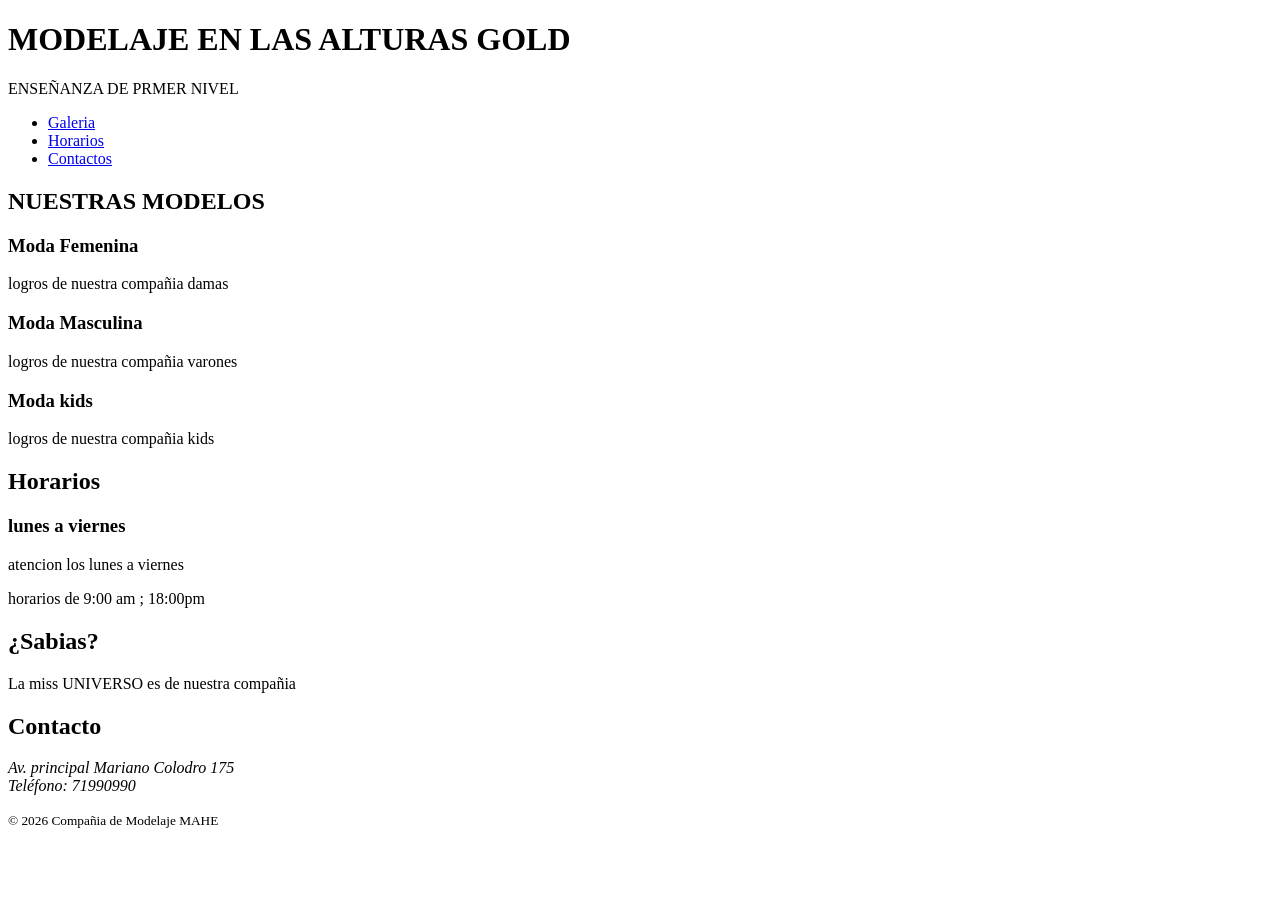
==== EJ00-TITO.html @ 0bc1f0da "primera version de mi compañia de modelaje" ====
<!DOCTYPE html>
<html lang="es">
    <head>
        <meta charset="UTF-8">
        <meta name="viewport" content="width=device-width, initial-scale=1.0">
        <meta name="description" content="tienda de ropa. siempre de alta calidad.">
        <title>COMPAÑIA DE MODELAJE MAHE</title>
    </head>
    <body>
        <header>
            <h1>MODELAJE EN LAS ALTURAS GOLD</h1>
            <p>ENSEÑANZA DE PRMER NIVEL</p>
            <nav>
                <ul>
                    <li><a href="#Galeria">Galeria</a></li>
                    <li><a href="#Horarios">Horarios</a></li>
                    <li><a href="#Contactos">Contactos</a></li>
                </ul>
            </nav>
        </header>
        <main>
            <section id="Galeria">
                <h2>NUESTRAS MODELOS</h2>
                </article>
                <article>
                    <h3>Moda Femenina</h3>
                    <p>logros de nuestra compañia damas</p>
                </article>
                <article>
                    <h3>Moda Masculina</h3>
                    <p>logros de nuestra compañia varones</p>
                    <article>
                    <h3>Moda kids</h3>
                    <p>logros de nuestra compañia kids</p>
                </article>
            </section>
            <section id="Horarios">
                <article>
                    <h2>Horarios</h2>
                    <h3>lunes a viernes</h3>
                    <p>atencion los lunes a viernes</p>
                    <p>horarios de 9:00 am ; 18:00pm</p>
                </article>
            </section>
            <aside>
                <h2>¿Sabias?</h2>
                <p>La miss UNIVERSO es de nuestra compañia</p>
            </aside>
            <footer
                id="contacto">
                <h2>Contacto</h2>
                <address>
                    Av. principal Mariano Colodro 175<br>
                    Teléfono: 71990990
                </address>
                <p><small>&copy; 2026 Compañia de Modelaje MAHE</small></p>
            </footer>
        </body>
        </html>
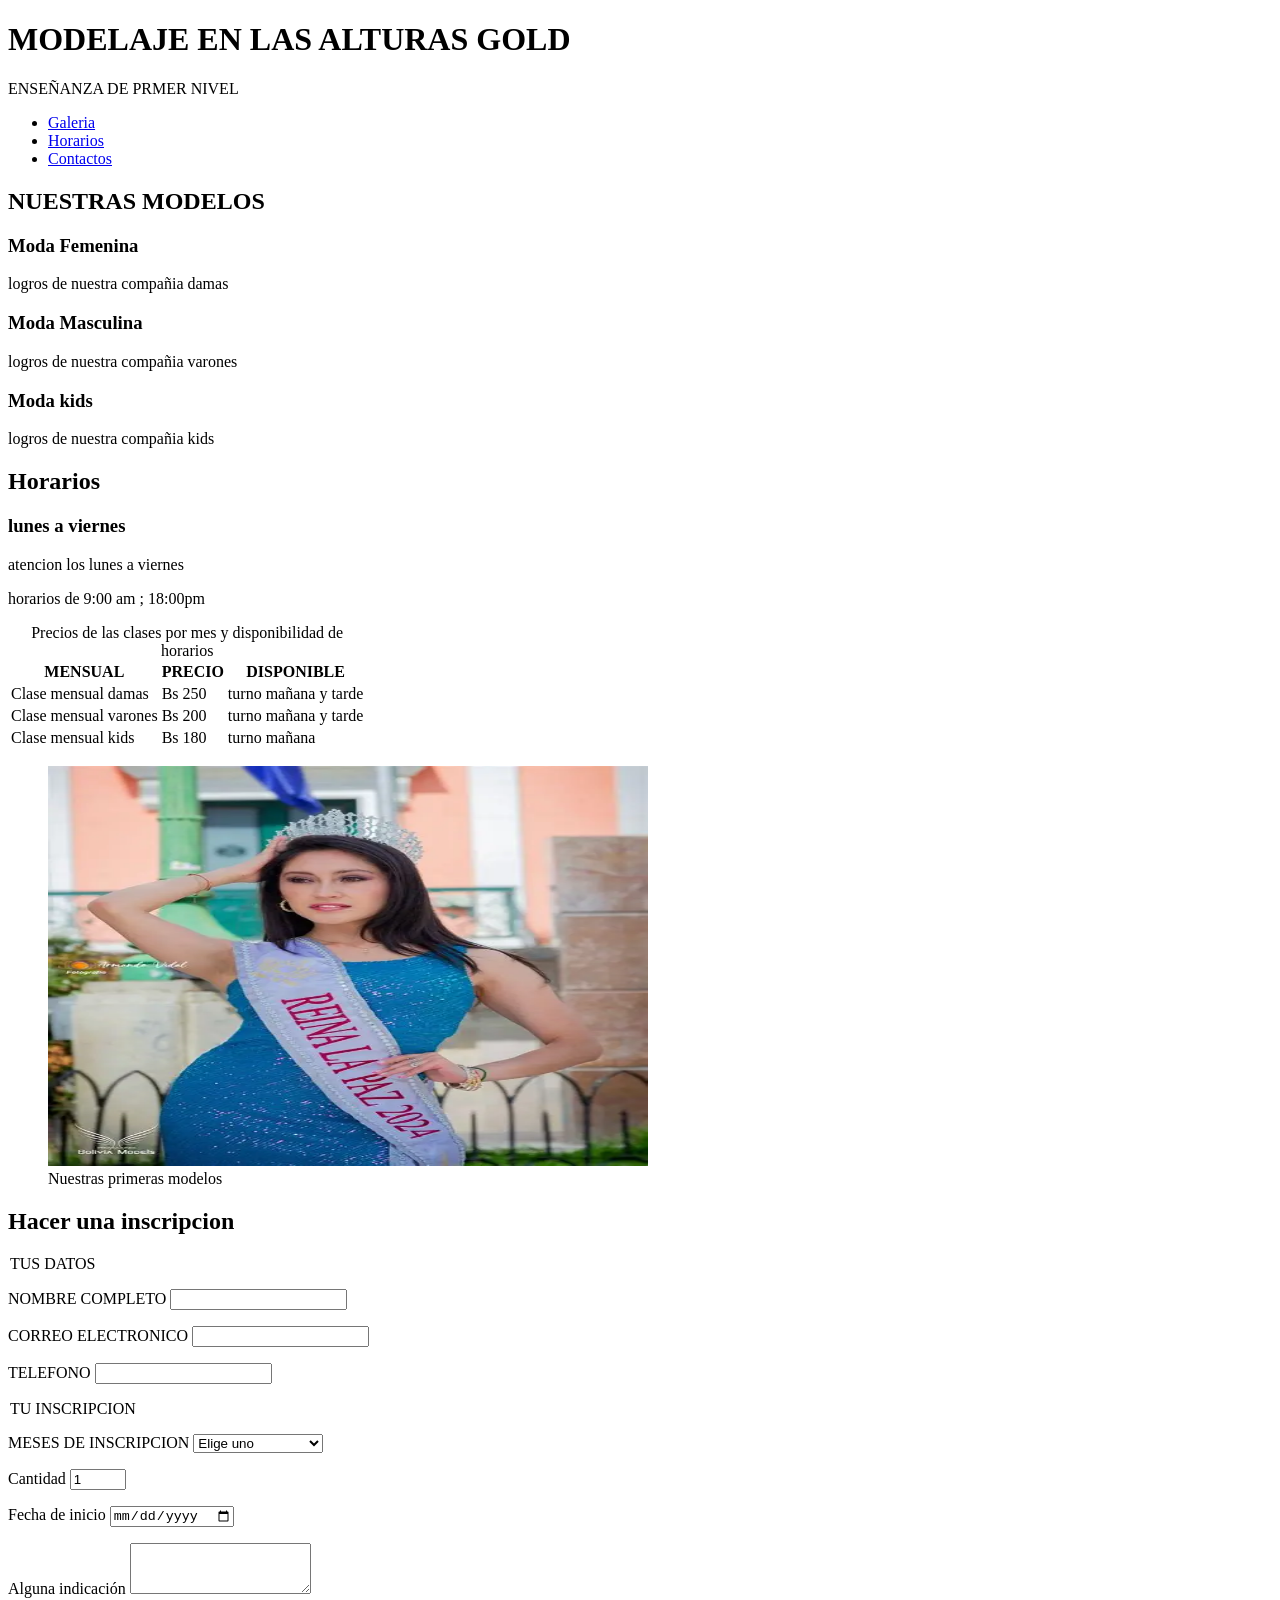
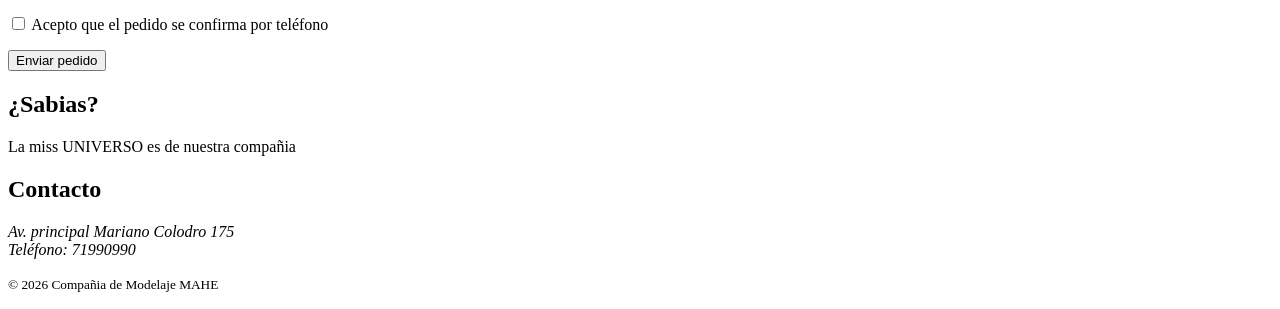
==== commit f75da6e1: "pedidos de iscripcion de la compañia" ====
--- a/EJ00-TITO.html
+++ b/EJ00-TITO.html
@@ -42,6 +42,96 @@
                     <p>horarios de 9:00 am ; 18:00pm</p>
                 </article>
             </section>
+            <table>
+                <caption>Precios de las clases por mes y disponibilidad de horarios</caption>
+                <thead>
+                    <tr>
+                        <th scope="col">MENSUAL</th>
+                        <th scope="col">PRECIO</th>
+                        <th scope="col">DISPONIBLE</th>
+                    </tr>
+                </thead>
+                <tbody>
+                    <tr><td>Clase mensual damas</td> <td>Bs 250 </td> <td>turno mañana y tarde</td></tr>
+                    <tr><td>Clase mensual varones</td> <td>Bs 200 </td> <td>turno mañana y tarde</td></tr>
+                    <tr><td>Clase mensual kids</td>  <td>Bs 180 </td> <td>turno mañana</td></tr>
+                </tbody>
+            </table>
+            <figure>
+                    <img src="model.webp "
+                        alt="MODELOS FEMENINAS DE LA AGENCIA"
+                        width="600" height="400">
+                    <figcaption>Nuestras primeras modelos</figcaption>
+                </figure>
+            </main>    
+            <section id="pedido">
+                <h2>Hacer una inscripcion</h2>
+                <form action="/inscripcion" method="post">
+                    <filidset>
+                        <legend> TUS DATOS</legend>
+                        <p>
+                            <label for="nombre">NOMBRE COMPLETO</label>
+                            <input type="text" id="nombre" name="nombre" 
+                            autocomplete="name" required>
+                        </p>
+                        <p>
+                            <label for="email">CORREO ELECTRONICO</label>
+                            <input type="email" id="email" name="email"
+                            autocomplete="email" required>
+                        </p>
+                        <p>
+                            <label for="telefono">TELEFONO</label>
+                            <input type="tel" id="telefono" name="telefono"
+                            autocomplete="tel" pattern="[0-9][7,8]"
+                            tittle="7 u 8 digitos , sin espacios">
+                        </p>
+                    </filidset>
+                    <filidset>
+                        <legend>TU INSCRIPCION</legend>
+                        <P>
+                            <label for="inscripcion">MESES DE INSCRIPCION</label>
+                
+                        <select id="inscripcion" name="inscripcion" required>
+                            <option value="">Elige uno</option>
+                            <option value="dia">turno</option>
+                            <option value="integral">modelo femenino</option>
+                            <option value="integral">modelo masculino</option>
+                            <option value="integral">modelo kids</option>
+                            
+              </select>
+            </p>
+
+            <p>
+              <label for="cantidad">Cantidad</label>
+              <input type="number" id="cantidad" name="cantidad"
+                     min="1" max="100" value="1" required>
+            </p>
+
+            <p>
+              <label for="fecha">Fecha de inicio</label>
+              <input type="date" id="fecha" name="fecha" required>
+            </p>
+
+            <p>
+              <label for="notas">Alguna indicación</label>
+              <textarea id="notas" name="notas" rows="3"></textarea>
+            </p>
+
+            <p>
+
+              <input type="checkbox" id="terminos" name="terminos" required>
+              <label for="terminos">Acepto que el pedido se confirma por teléfono</label>
+            </p>
+          </fieldset>
+
+          <button type="submit">Enviar pedido</button>
+        </form>
+      </section>
+
+                        </P>
+                    </filidset>
+                </form>
+            </section>
             <aside>
                 <h2>¿Sabias?</h2>
                 <p>La miss UNIVERSO es de nuestra compañia</p>
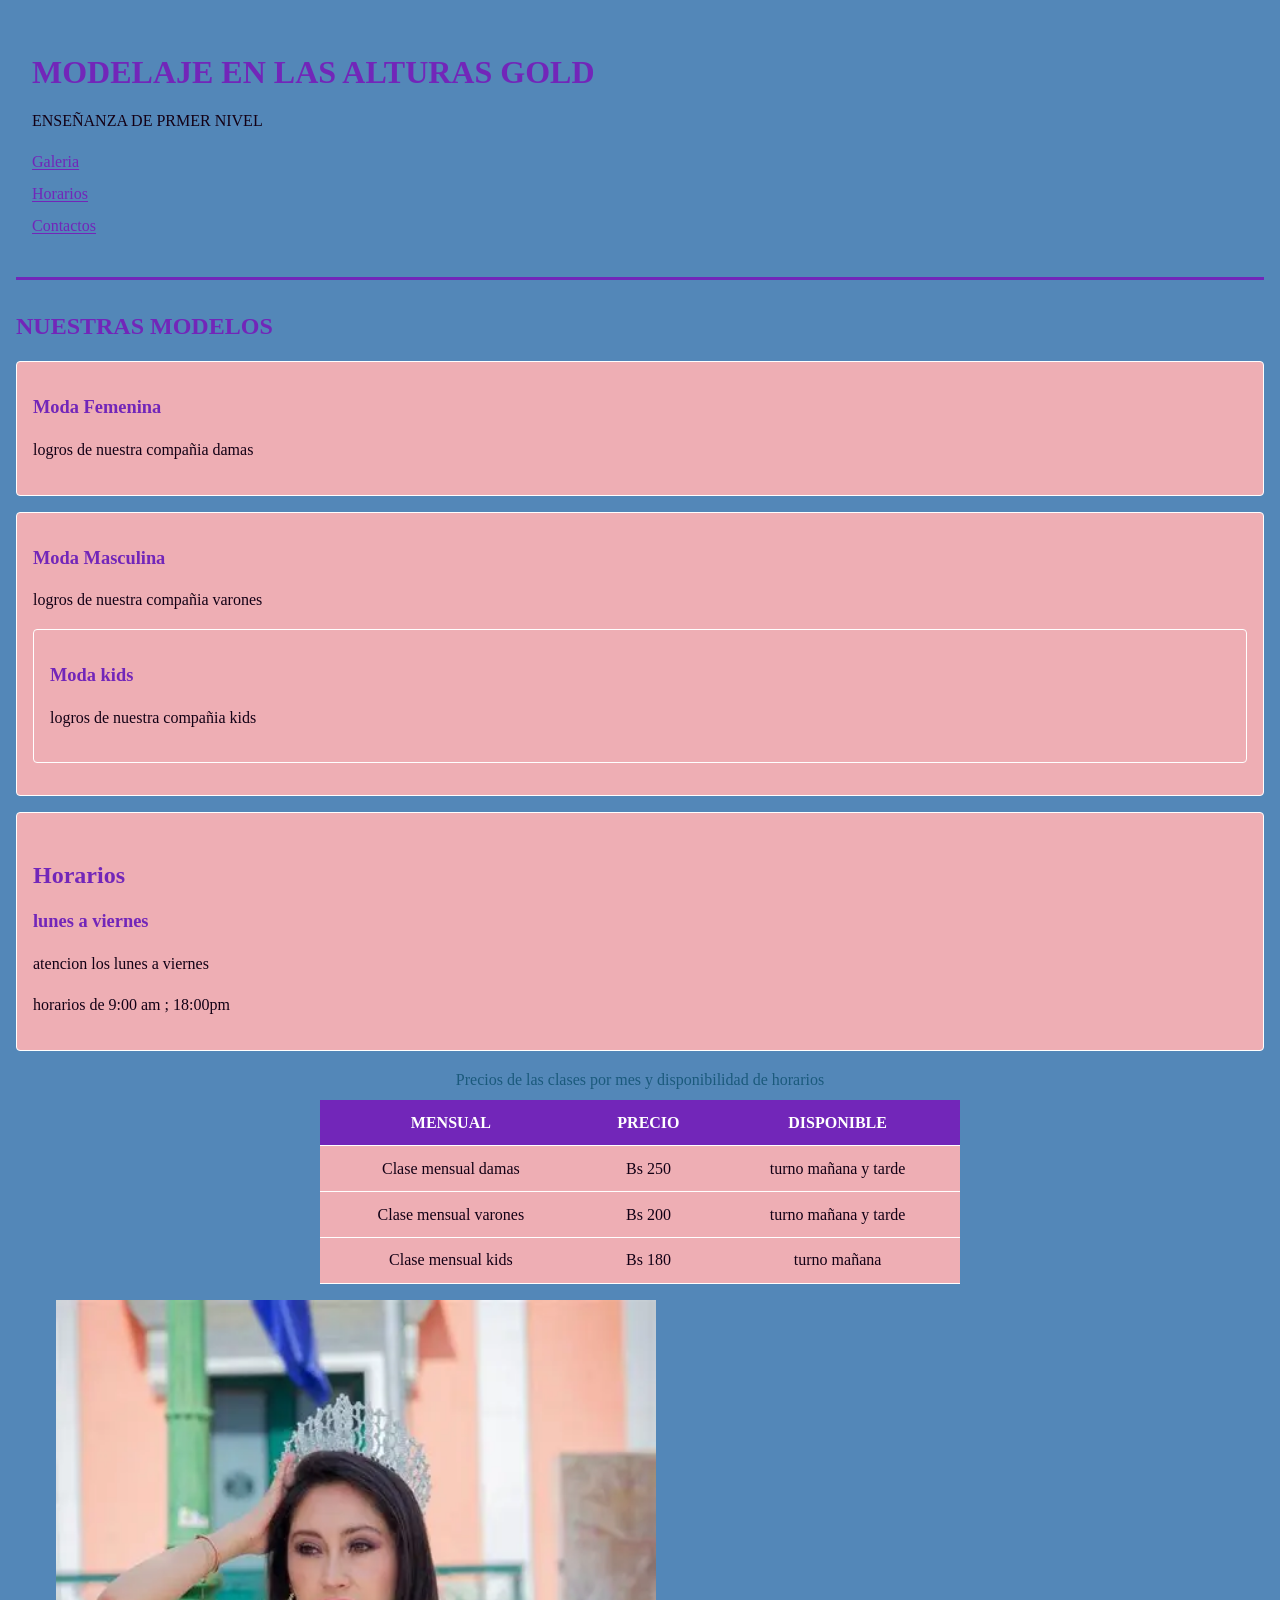
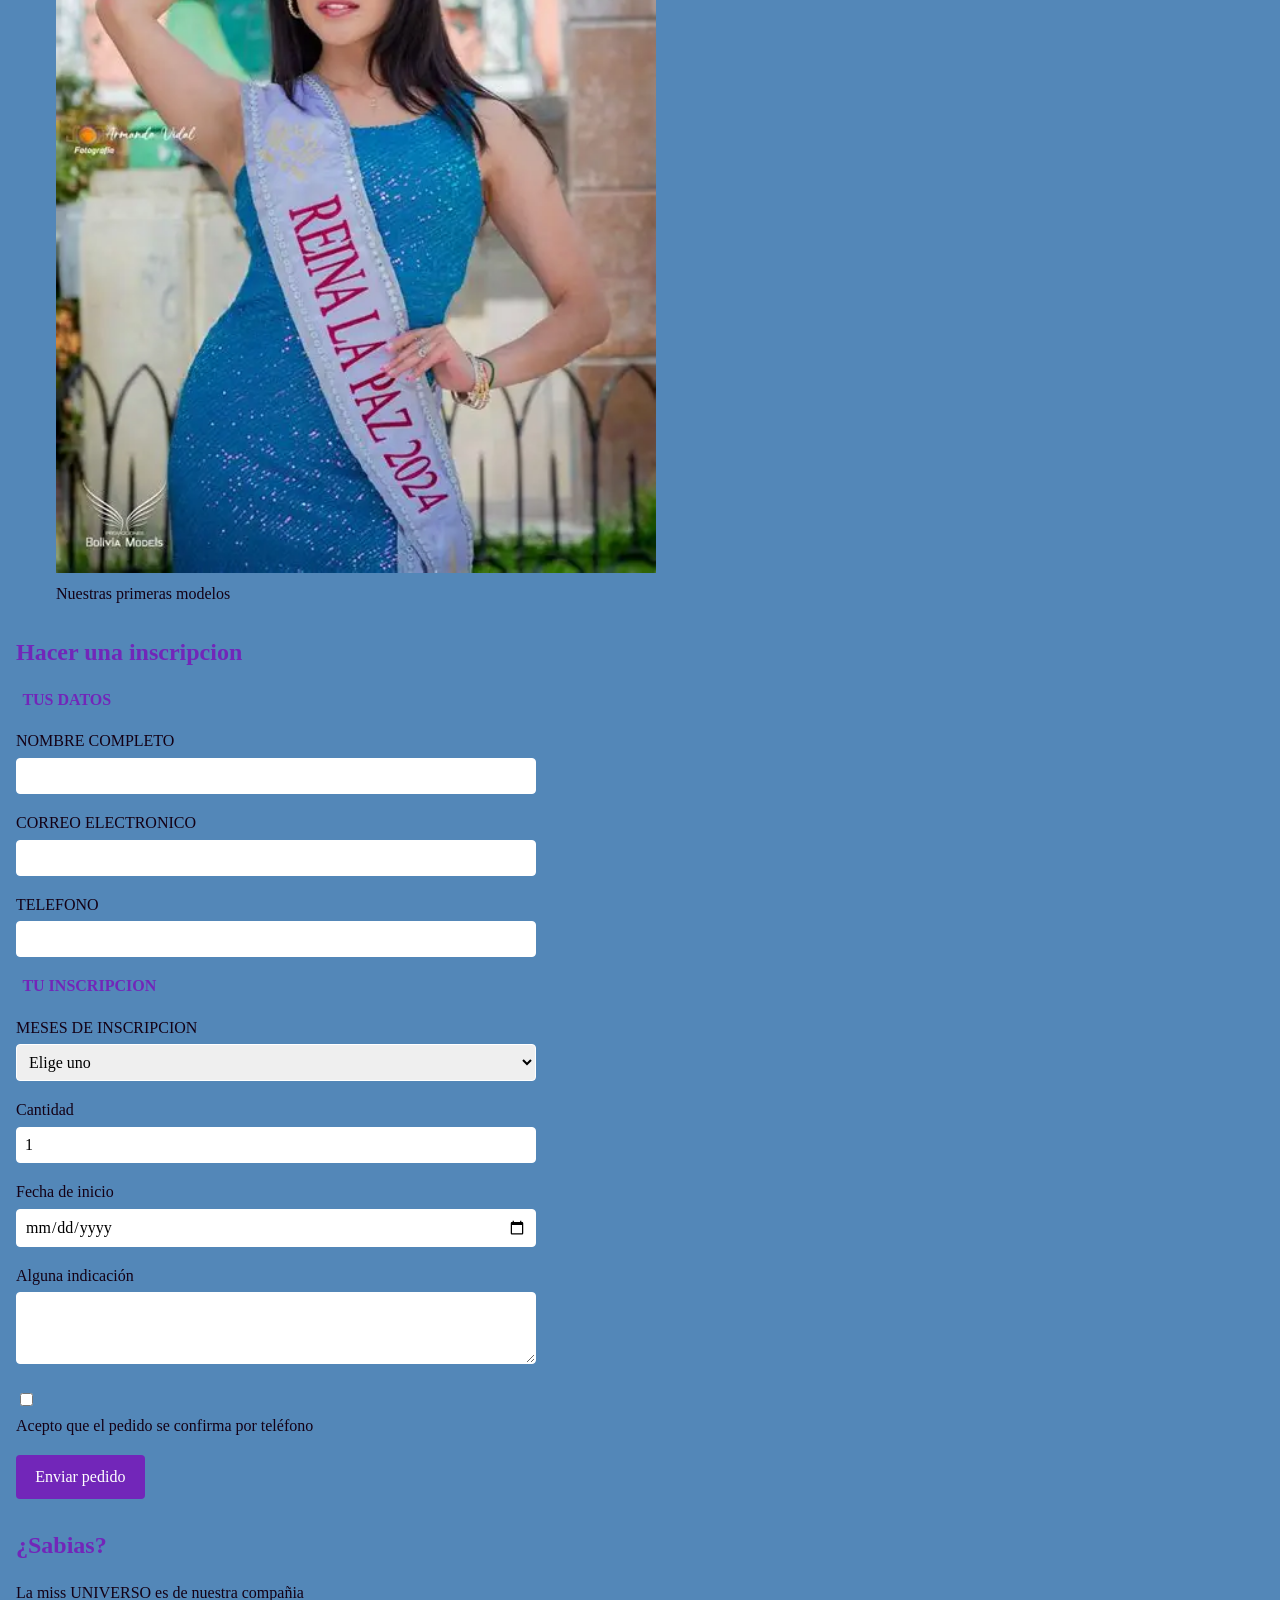
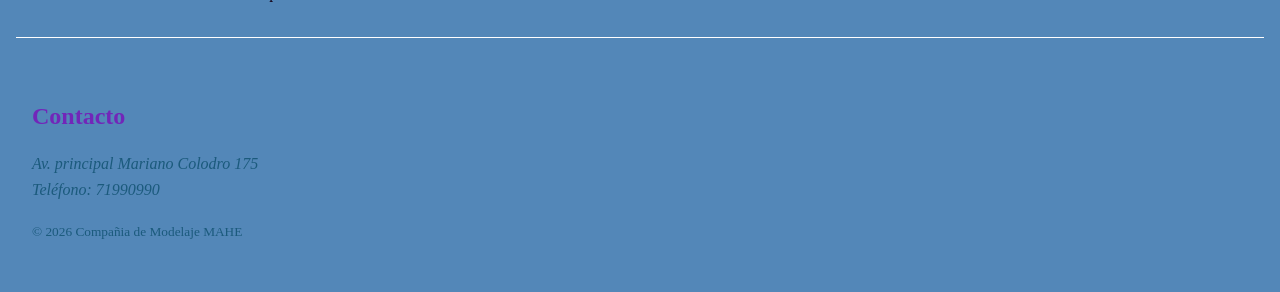
==== commit 90827ee8: "se añadio css y se analizo el codigo paso a paso" ====
--- a/EJ00-TITO.html
+++ b/EJ00-TITO.html
@@ -5,6 +5,8 @@
         <meta name="viewport" content="width=device-width, initial-scale=1.0">
         <meta name="description" content="tienda de ropa. siempre de alta calidad.">
         <title>COMPAÑIA DE MODELAJE MAHE</title>
+        <link rel="stylesheet" href="stilo.css">
+
     </head>
     <body>
         <header>
--- a/stilo.css
+++ b/stilo.css
@@ -0,0 +1,150 @@
+/* ── 1. EL RESET QUE SE PONE SIEMPRE ───────────────────────────────────── */
+*, *::before, *::after {
+  box-sizing: border-box;
+}
+
+/* ── 2. CUSTOM PROPERTIES: se define una vez, se usa en todos lados ────── */
+:root {
+  --color-principal: #7226b9;
+  --color-acento:    #812c0d;
+  --color-texto:     #130015;
+  --color-suave:     #1b5a7c;
+  --color-fondo:     #5387b8;
+  --color-superficie: #EEAEB4;
+  --borde:           #FFFFFF;
+
+  --espacio:    1rem;
+  --espacio-lg: 2rem;
+  --radio:      4px;
+}
+
+/* ── 3. TIPOGRAFÍA ─────────────────────────────────────────────────────── */
+body {
+  margin: 0;
+  padding: 0 var(--espacio);
+  font-family: "Didot", "Bodoni MT", "Times New Roman", serif;
+  font-size: 1rem;
+  line-height: 1.6;
+  color: var(--color-texto);
+  background: var(--color-fondo);
+}
+
+h1, h2, h3 {
+  line-height: 1.2;
+  color: var(--color-principal);
+}
+
+h1 { font-size: 2rem; margin-bottom: 0.25rem; }
+h2 { font-size: 1.5rem; margin-top: var(--espacio-lg); }
+h3 { font-size: 1.15rem; }
+
+p { max-width: 65ch; }
+
+/* ── 4. ENLACES Y ESTADOS ──────────────────────────────────────────────── */
+a {
+  color: var(--color-principal);
+  text-underline-offset: 2px;
+}
+a:hover { color: var(--color-acento); }
+a:focus-visible {
+  outline: 3px solid var(--color-acento);
+  outline-offset: 2px;
+}
+
+/* ── 5. EL MODELO DE CAJA EN ACCIÓN ────────────────────────────────────── */
+header {
+  padding: var(--espacio-lg) var(--espacio);
+  border-bottom: 3px solid var(--color-principal);
+  margin-bottom: var(--espacio-lg);
+}
+
+nav ul {
+  list-style: none;
+  padding: 0;
+  margin: var(--espacio) 0 0;
+}
+nav li { margin-bottom: 0.4rem; }
+
+article {
+  background: var(--color-superficie);
+  border: 1px solid var(--borde);
+  border-radius: var(--radio);
+  padding: var(--espacio);
+  margin-bottom: var(--espacio);
+}
+
+/* ── 6. TABLA LEGIBLE ──────────────────────────────────────────────────── */
+table {
+  border-collapse: collapse;
+  width: 100%;
+  max-width: 40rem;
+  background: var(--color-superficie);
+  margin-left: auto;
+  margin-right: auto;
+}
+caption {
+  text-align: center;
+  color: var(--color-suave);
+  padding-bottom: 0.5rem;
+}
+th, td {
+  text-align: center;
+  padding: 0.6rem 0.8rem;
+  border-bottom: 1px solid var(--borde);
+}
+th {
+  background: var(--color-principal);
+  color: #fff;
+}
+
+/* ── 7. FORMULARIO ─────────────────────────────────────────────────────── */
+fieldset {
+  border: 1px solid var(--borde);
+  border-radius: var(--radio);
+  padding: var(--espacio);
+  margin-bottom: var(--espacio);
+  max-width: 32rem;
+}
+legend {
+  padding: 0 0.4rem;
+  font-weight: 600;
+  color: var(--color-principal);
+}
+label {
+  display: block;
+  margin-bottom: 0.25rem;
+  font-weight: 500;
+}
+input, select, textarea {
+
+  font-size: 1rem;
+  font-family: inherit;
+  padding: 0.5rem;
+  width: 100%;
+  border: 1px solid var(--borde);
+  border-radius: var(--radio);
+}
+input[type="checkbox"] { width: auto; }
+
+button {
+  font-size: 1rem;
+  font-family: inherit;
+  padding: 0.6rem 1.2rem;
+
+  min-height: 44px;
+  background: var(--color-principal);
+  color: #fff;
+  border: 0;
+  border-radius: var(--radio);
+  cursor: pointer;
+}
+button:hover { background: var(--color-acento); }
+
+img { max-width: 100%; height: auto; }
+
+footer {
+  margin-top: var(--espacio-lg);
+  padding: var(--espacio-lg) var(--espacio);
+  border-top: 1px solid var(--borde);
+  color: var(--color-suave);
+}
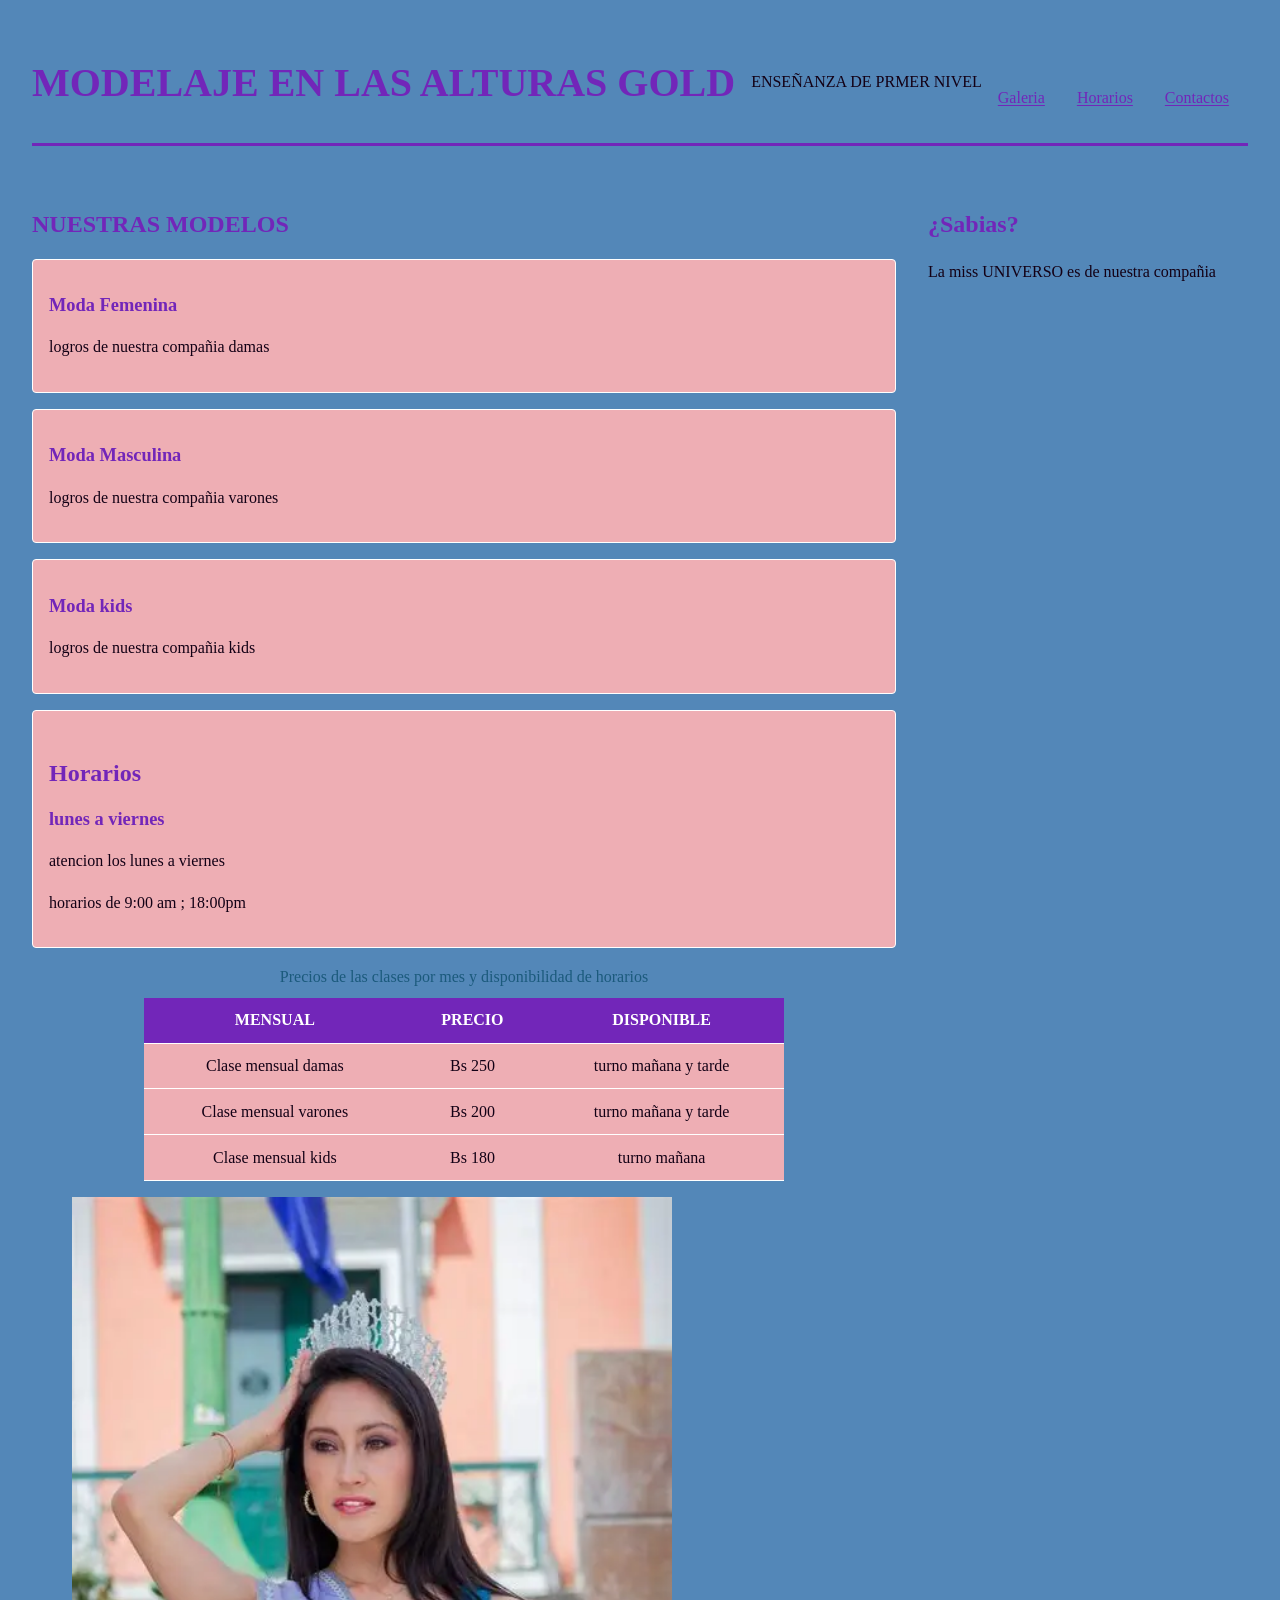
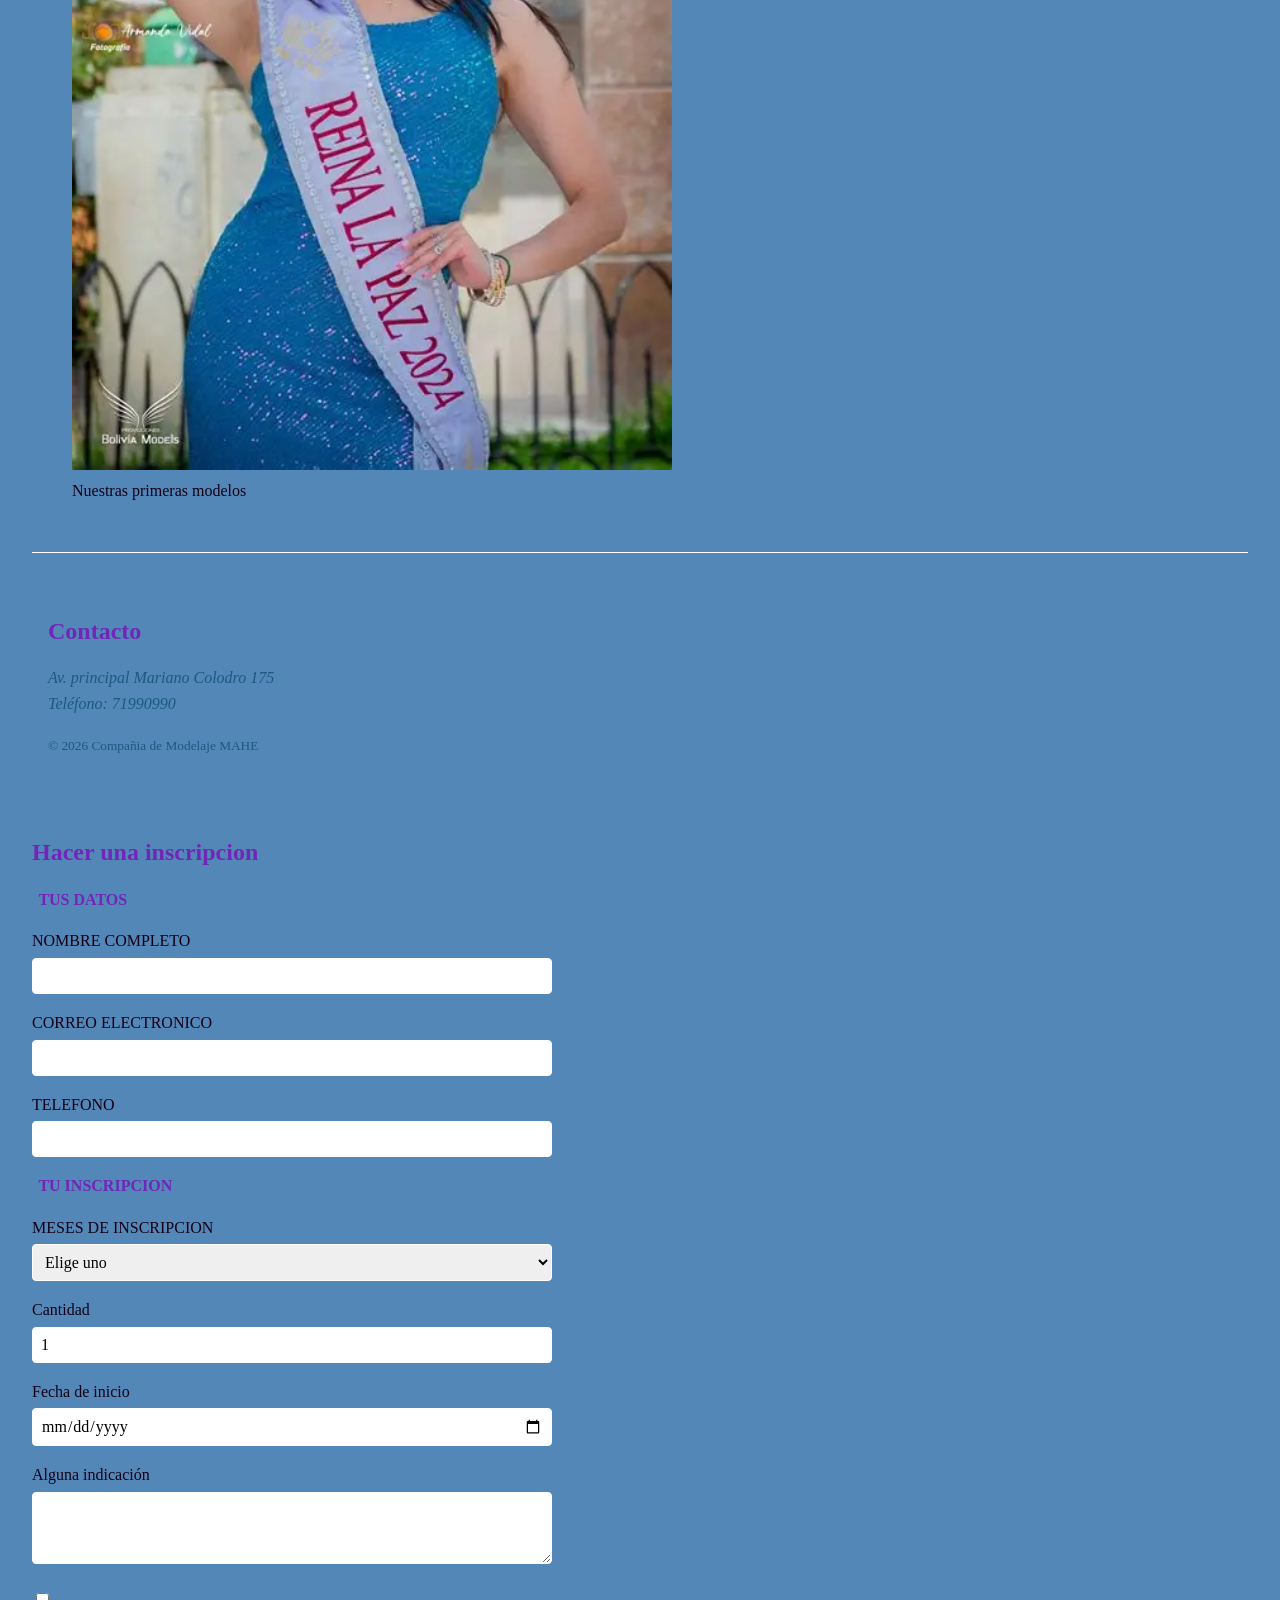
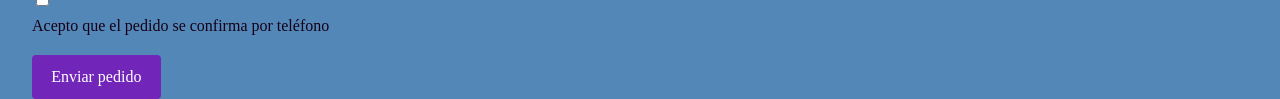
==== commit 790b6029: "hoy se aumento css y readme" ====
--- a/EJ00-TITO.html
+++ b/EJ00-TITO.html
@@ -23,6 +23,7 @@
         <main>
             <section id="Galeria">
                 <h2>NUESTRAS MODELOS</h2>
+                <div class="contenedor-modelos"></div>
                 </article>
                 <article>
                     <h3>Moda Femenina</h3>
@@ -31,7 +32,8 @@
                 <article>
                     <h3>Moda Masculina</h3>
                     <p>logros de nuestra compañia varones</p>
-                    <article>
+                </article>
+                <article>
                     <h3>Moda kids</h3>
                     <p>logros de nuestra compañia kids</p>
                 </article>
@@ -67,6 +69,7 @@
                 </figure>
             </main>    
             <section id="pedido">
+                <div class="contenedor-formulario"></div>
                 <h2>Hacer una inscripcion</h2>
                 <form action="/inscripcion" method="post">
                     <filidset>
--- a/stilo.css
+++ b/stilo.css
@@ -147,4 +147,63 @@
   padding: var(--espacio-lg) var(--espacio);
   border-top: 1px solid var(--borde);
   color: var(--color-suave);
-}+}
+/* ── FLEXBOX: una dimensión ────────────────────────────────────────────── */
+header {
+  display: flex;
+  flex-wrap: wrap;
+  justify-content: flex-start;
+  align-items: flex-end;
+  gap: var(--espacio);
+}
+
+nav ul {
+  display: flex;
+  flex-wrap: wrap;
+  gap: var(--espacio);
+  margin: 0;
+}
+nav li { margin-bottom: 0; }
+
+/* ── GRID: dos dimensiones ─────────────────────────────────────────────── */
+#productos {
+  display: grid;
+  grid-template-columns: repeat(auto-fill, minmax(16rem, 1fr));
+  gap: var(--espacio);
+  align-items: start;
+}
+
+#productos h2 { grid-column: 1 / -1; }
+
+/* ── SE COMBINAN ───────────────────────────────────────────────────────── */
+#productos article {
+  display: flex;
+  flex-direction: column;
+  justify-content: space-between;
+  min-height: 9rem;
+  margin-bottom: 0;
+}
+
+/* ── La página completa, con áreas nombradas ───────────────────────────── */
+@media (min-width: 60rem){
+    h1 { font-size: 2.5rem;}
+    header{ padding-inline: var(--espacio--lg);}
+    nav ul {gap: var(--espacio-lg);}
+
+
+  body {
+    display: grid;
+    grid-template-areas:
+      "cabecera cabecera"
+      "principal lateral"
+      "pie      pie";
+    grid-template-columns: 1fr 20rem;
+    gap: 0 var(--espacio-lg);
+    max-width: 78rem;
+    margin-inline: auto;
+  }
+  header { grid-area: cabecera; }
+  main   { grid-area: principal; }
+  aside  { grid-area: lateral; }
+  footer { grid-area: pie; }
+}
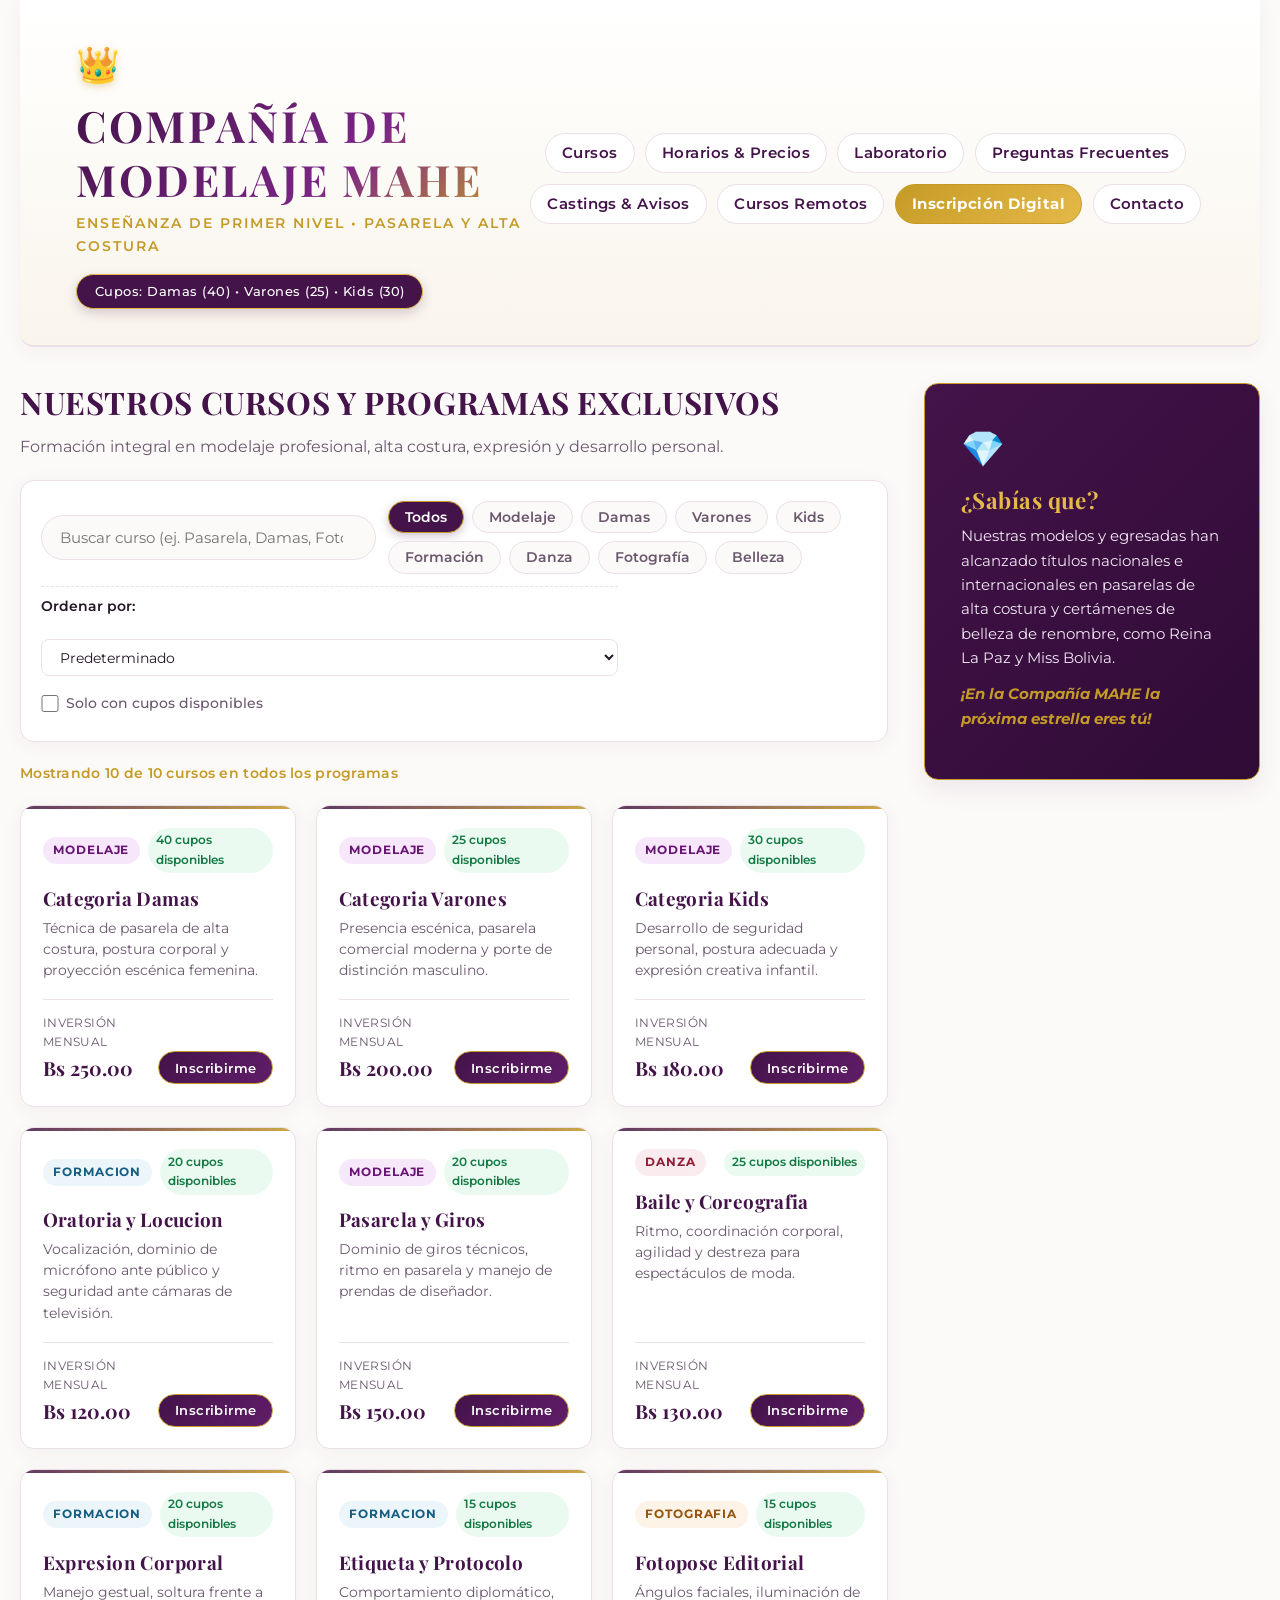
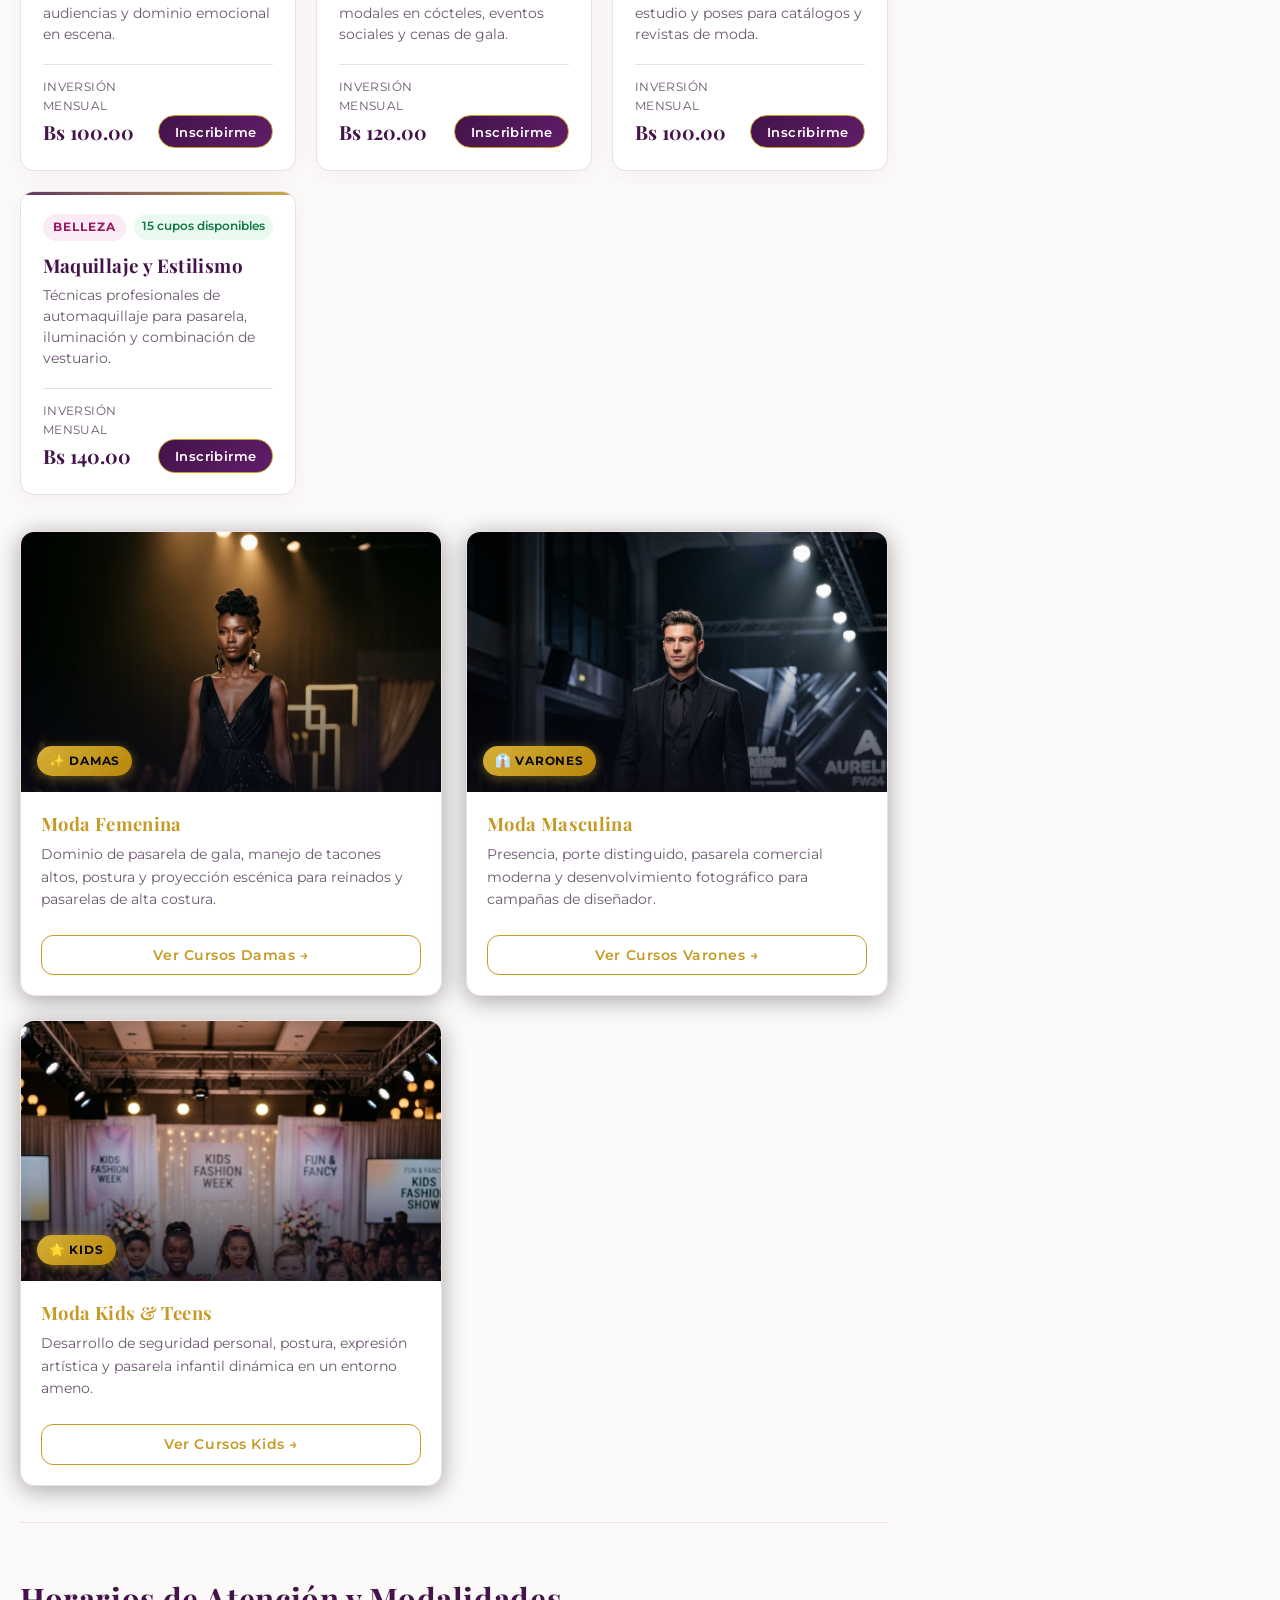
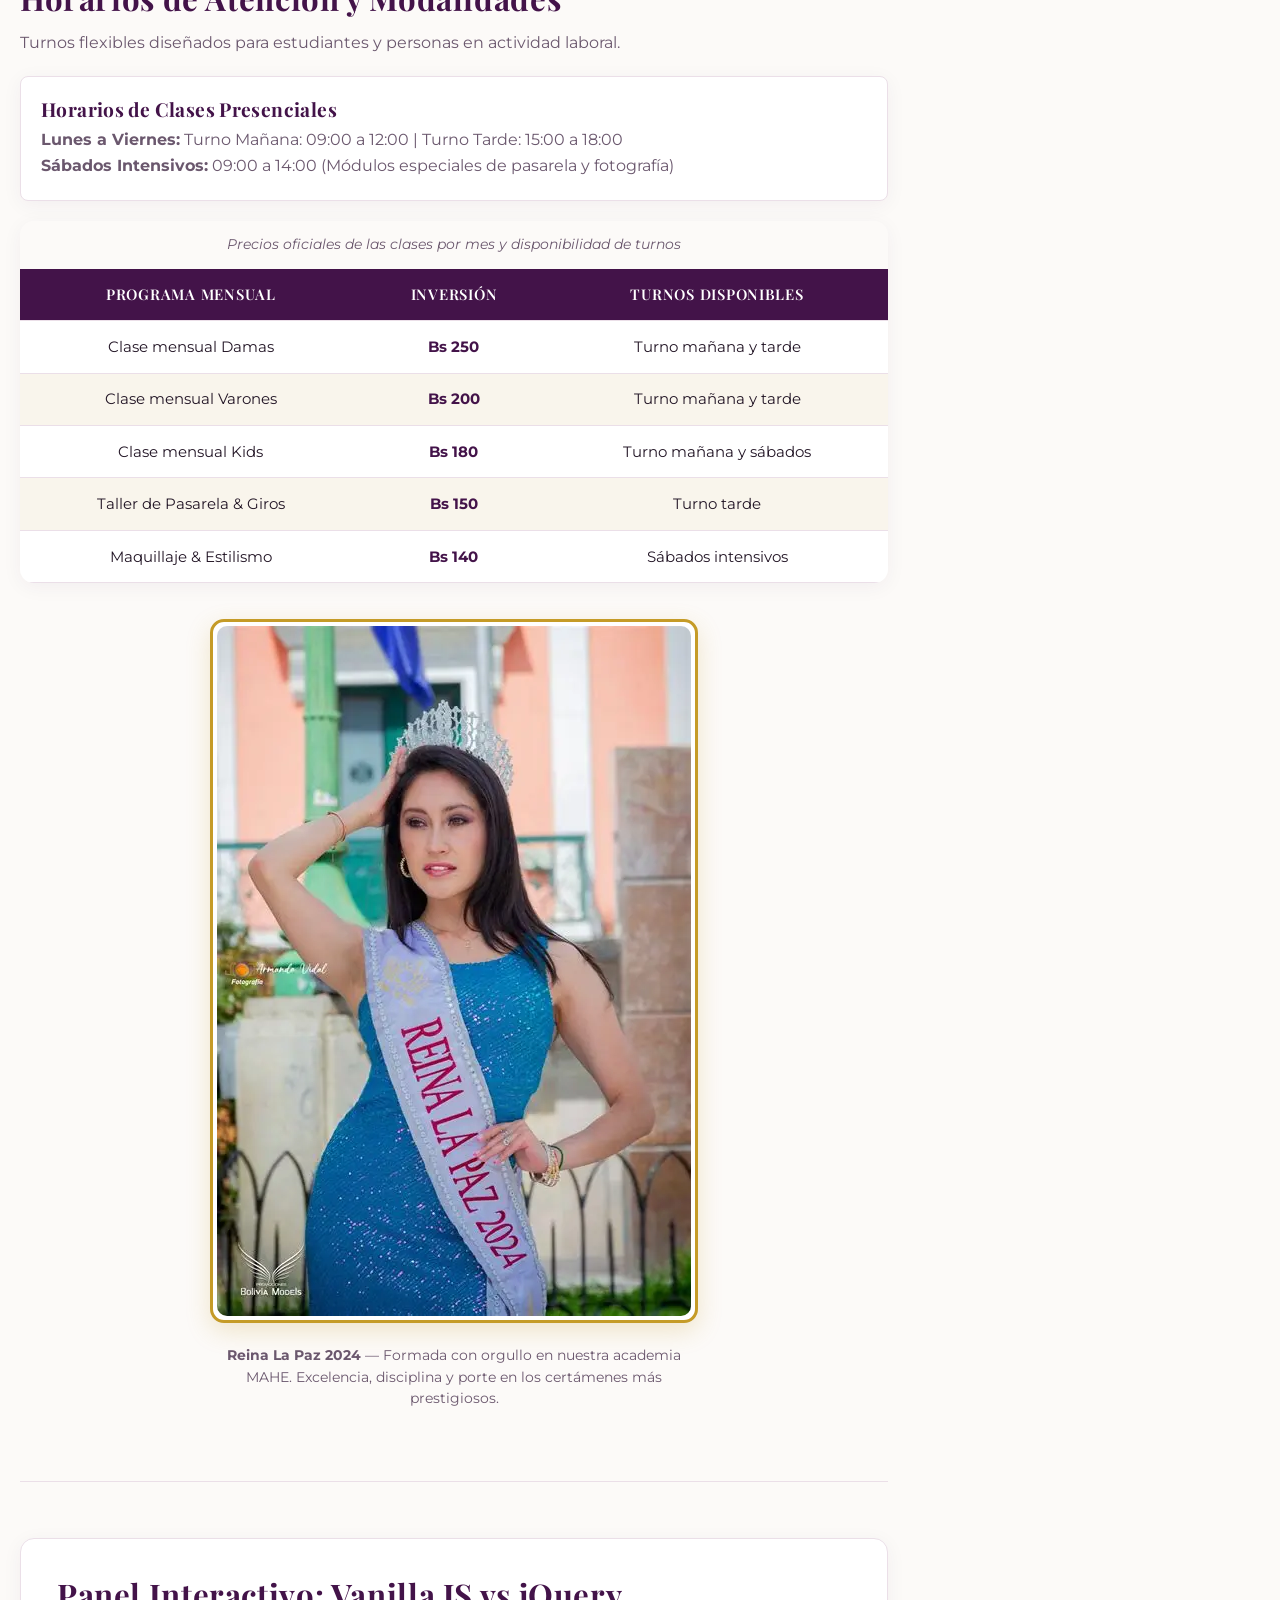
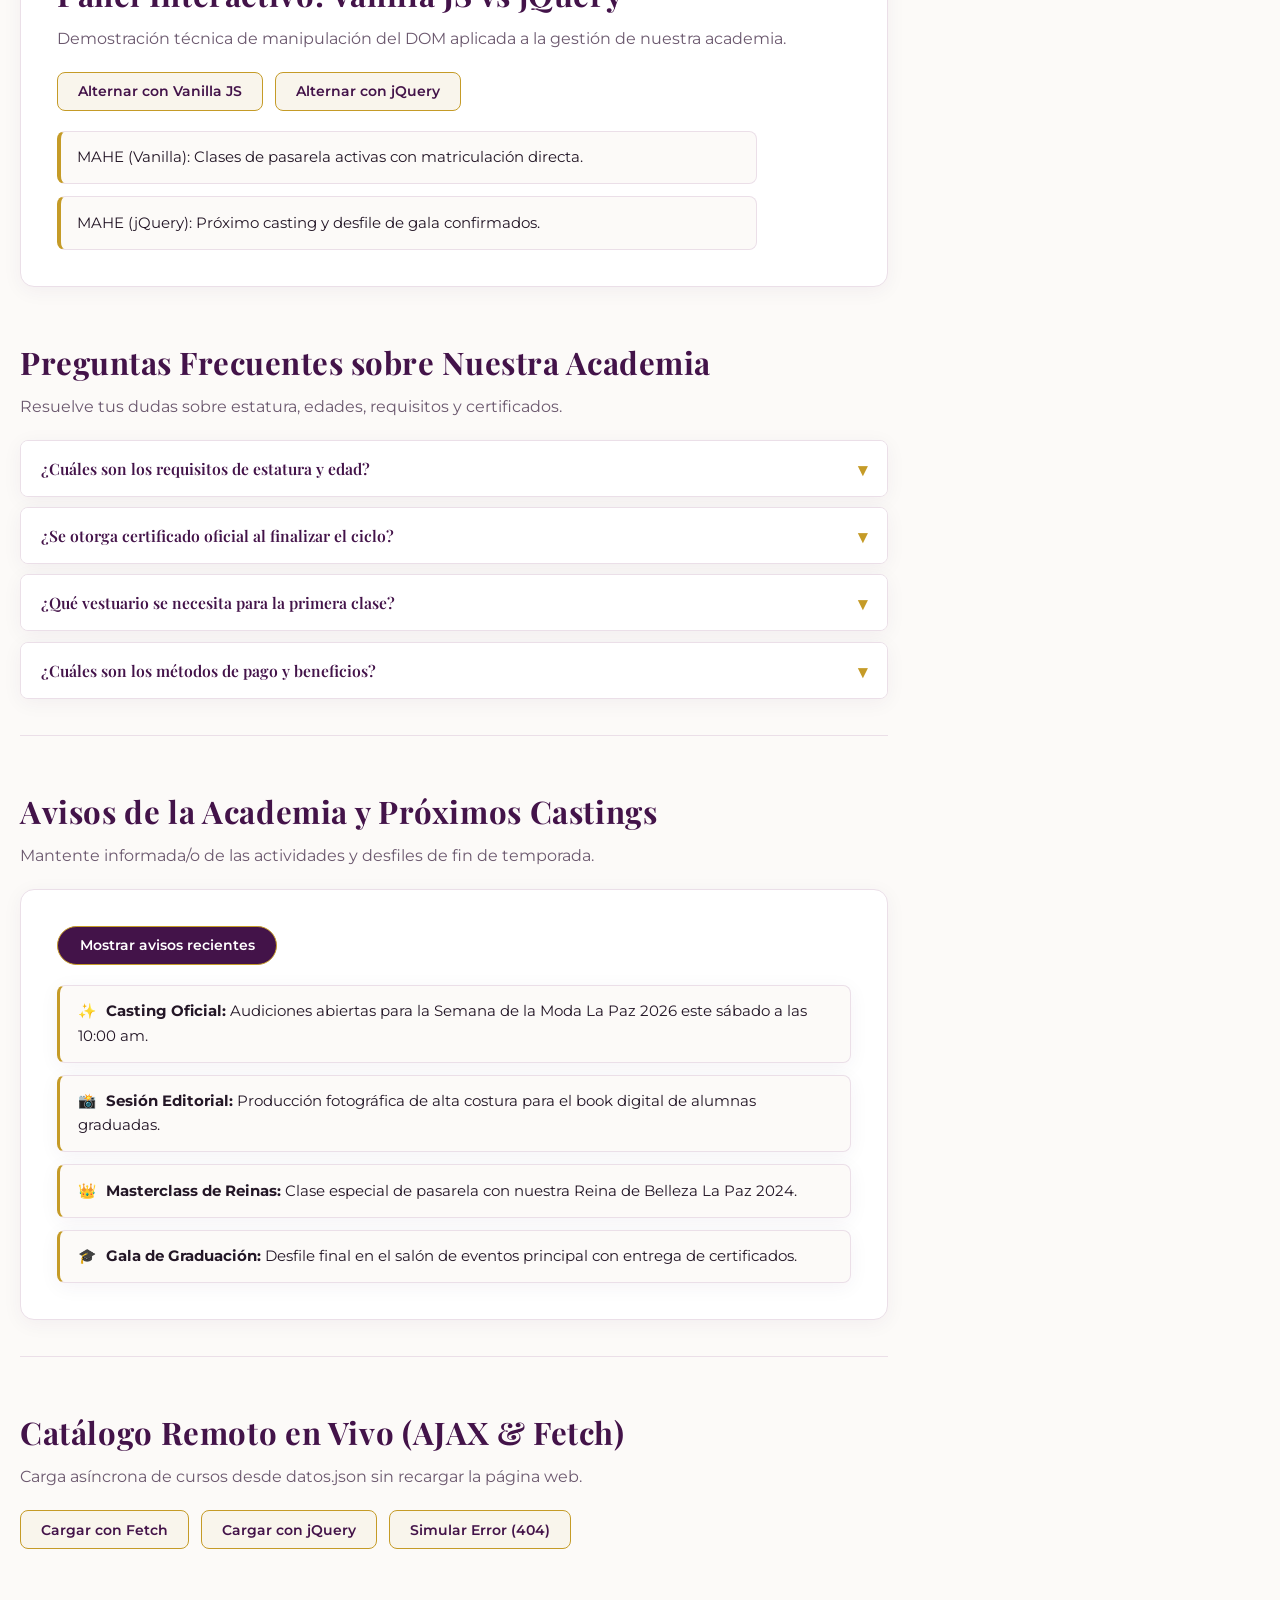
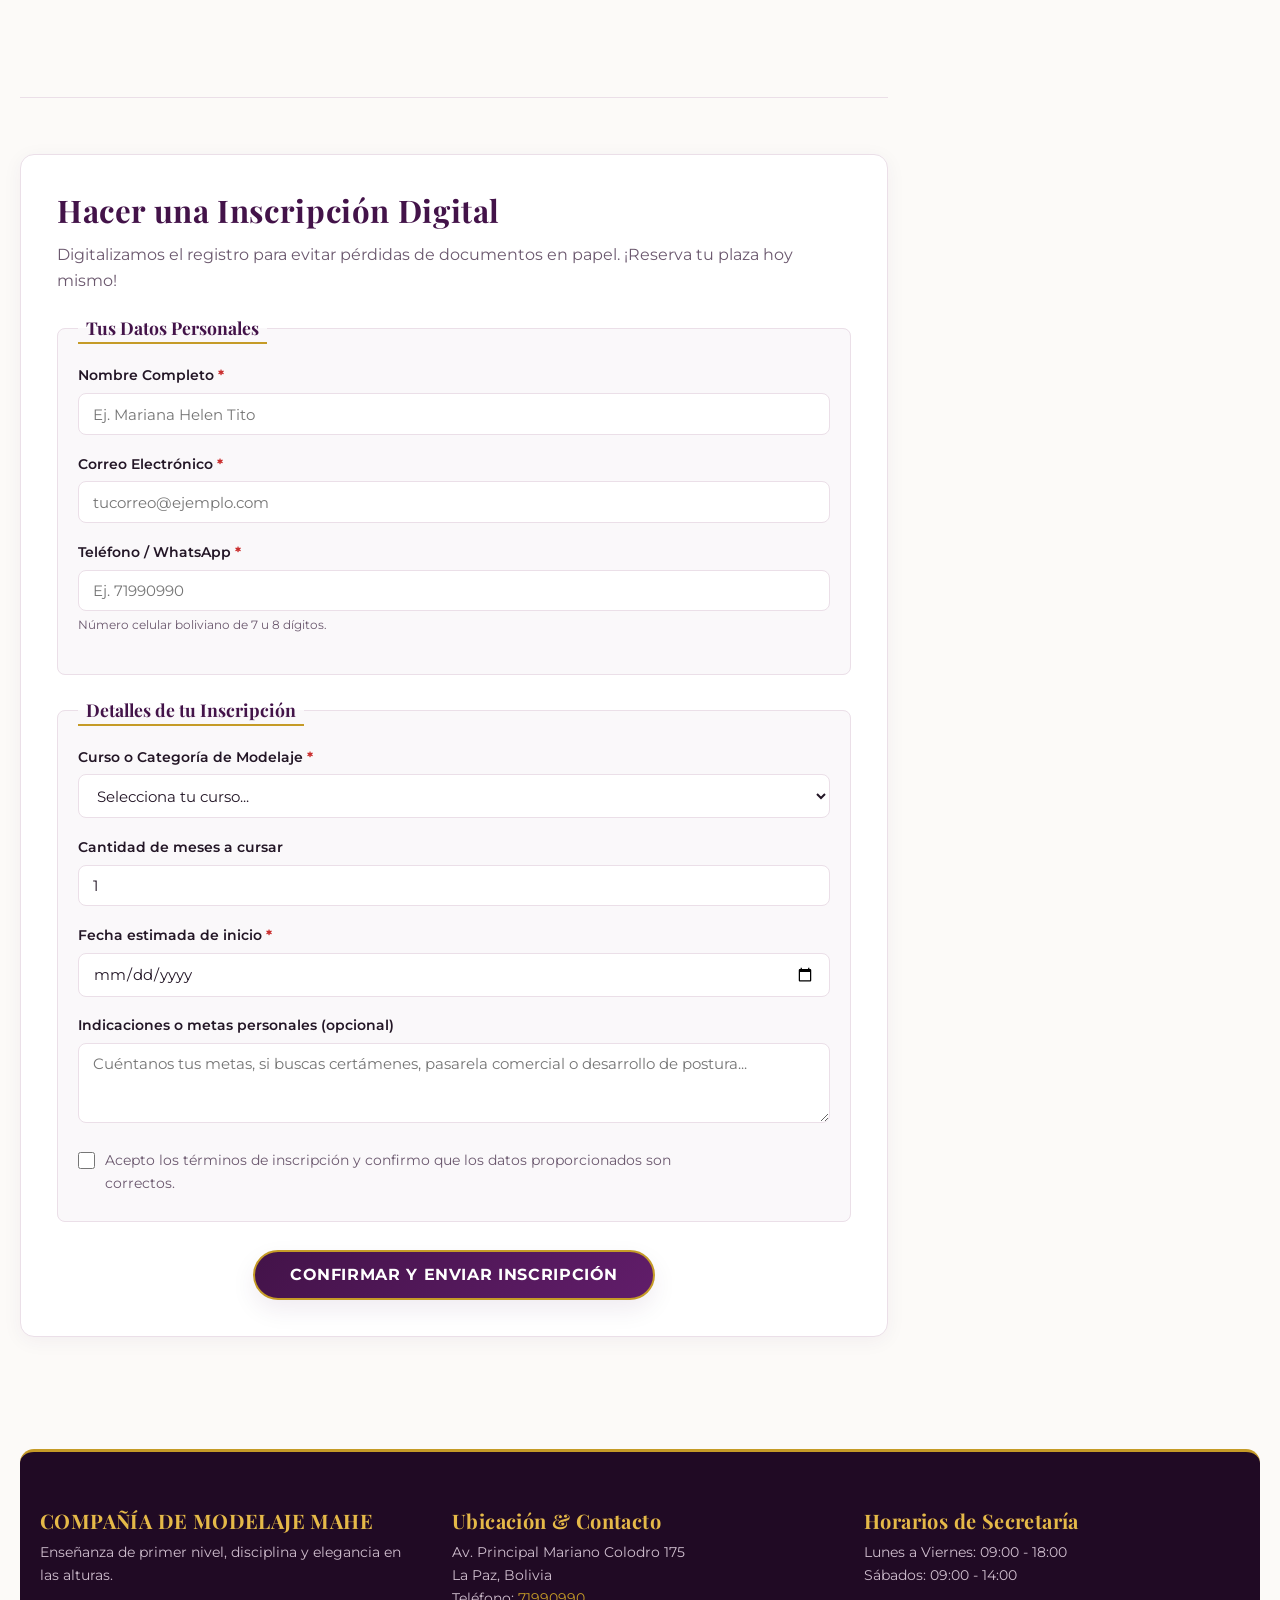
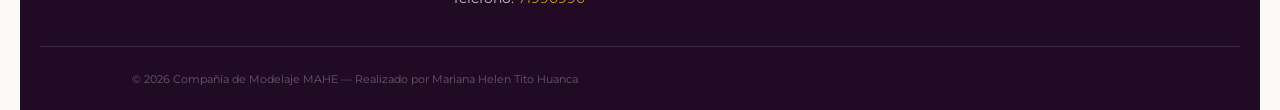
==== commit 8cda5193: "modificacion del proyecto" ====
--- a/EJ00-TITO.html
+++ b/EJ00-TITO.html
@@ -1,154 +1,458 @@
 <!DOCTYPE html>
 <html lang="es">
-    <head>
-        <meta charset="UTF-8">
-        <meta name="viewport" content="width=device-width, initial-scale=1.0">
-        <meta name="description" content="tienda de ropa. siempre de alta calidad.">
-        <title>COMPAÑIA DE MODELAJE MAHE</title>
-        <link rel="stylesheet" href="stilo.css">
-
-    </head>
-    <body>
-        <header>
-            <h1>MODELAJE EN LAS ALTURAS GOLD</h1>
-            <p>ENSEÑANZA DE PRMER NIVEL</p>
-            <nav>
-                <ul>
-                    <li><a href="#Galeria">Galeria</a></li>
-                    <li><a href="#Horarios">Horarios</a></li>
-                    <li><a href="#Contactos">Contactos</a></li>
+
+<head>
+    <meta charset="UTF-8">
+    <meta name="viewport" content="width=device-width, initial-scale=1.0">
+    <meta name="description"
+        content="Compañía de Modelaje MAHE - Enseñanza de primer nivel en pasarela, fotografía, etiqueta y oratoria en La Paz, Bolivia.">
+    <title>COMPAÑÍA DE MODELAJE MAHE | Pasarela & Alta Costura</title>
+    <!-- Tipografías elegantes de Google Fonts -->
+    <link rel="preconnect" href="https://fonts.googleapis.com">
+    <link rel="preconnect" href="https://fonts.gstatic.com" crossorigin>
+    <link
+        href="https://fonts.googleapis.com/css2?family=Montserrat:ital,wght@0,300;0,400;0,500;0,600;0,700;1,400&family=Playfair+Display:ital,wght@0,400;0,600;0,700;1,400&display=swap"
+        rel="stylesheet">
+    <link rel="stylesheet" href="stilo.css">
+</head>
+
+<body>
+    <header>
+        <div class="cabecera-marca">
+            <span class="corona-dorada" aria-hidden="true">👑</span>
+            <h1>COMPAÑÍA DE MODELAJE MAHE</h1>
+            <p id="lema-agencia">ENSEÑANZA DE PRIMER NIVEL • MODELAJE EN LAS ALTURAS GOLD</p>
+            <div class="estado-agencia">
+                <span id="cupos-resumen" class="badge-cupos">Cupos: Damas (40) • Varones (25) • Kids (30)</span>
+            </div>
+        </div>
+
+        <button type="button" id="menu-toggle" aria-expanded="false" aria-controls="menu-movil">
+            <span class="icono-hamburguesa" aria-hidden="true">☰</span> Menú
+        </button>
+
+        <nav id="menu-movil">
+            <ul>
+                <li><a href="#Galeria">Cursos</a></li>
+                <li><a href="#Horarios">Horarios & Precios</a></li>
+                <li><a href="#comparacion">Laboratorio</a></li>
+                <li><a href="#panel">Preguntas Frecuentes</a></li>
+                <li><a href="#noticias">Castings & Avisos</a></li>
+                <li><a href="#remoto">Cursos Remotos</a></li>
+                <li><a href="#pedido" class="enlace-resaltado">Inscripción Digital</a></li>
+                <li><a href="#contacto">Contacto</a></li>
+            </ul>
+        </nav>
+    </header>
+
+    <main>
+        <!-- SECCIÓN: CURSOS Y GALERÍA -->
+        <section id="Galeria" class="seccion-bloque">
+            <div class="encabezado-seccion">
+                <h2>NUESTROS CURSOS Y PROGRAMAS EXCLUSIVOS</h2>
+                <p class="subtitulo-seccion">Formación integral en modelaje profesional, alta costura, expresión y
+                    desarrollo personal.</p>
+            </div>
+
+            <div class="controles" role="search">
+                <div class="campo-busqueda">
+                    <label for="buscador" class="visualmente-oculto">Buscar cursos de modelaje</label>
+                    <input type="search" id="buscador"
+                        placeholder="Buscar curso (ej. Pasarela, Damas, Fotopose, Oratoria)...">
+                </div>
+
+                <div id="filtros" class="filtros-categoria" role="group" aria-label="Filtro de cursos por categoría">
+                    <button type="button" class="activo" data-categoria="todos">Todos</button>
+                    <button type="button" data-categoria="modelaje">Modelaje</button>
+                    <button type="button" data-categoria="damas">Damas</button>
+                    <button type="button" data-categoria="varones">Varones</button>
+                    <button type="button" data-categoria="kids">Kids</button>
+                    <button type="button" data-categoria="formacion">Formación</button>
+                    <button type="button" data-categoria="danza">Danza</button>
+                    <button type="button" data-categoria="fotografia">Fotografía</button>
+                    <button type="button" data-categoria="belleza">Belleza</button>
+                </div>
+
+                <div class="opciones-orden">
+                    <label for="orden">Ordenar por:</label>
+                    <select id="orden">
+                        <option value="predeterminado">Predeterminado</option>
+                        <option value="nombre">Nombre (A - Z)</option>
+                        <option value="precio-menor">Inversión: menor a mayor</option>
+                        <option value="precio-mayor">Inversión: mayor a menor</option>
+                    </select>
+
+                    <label class="control-checkbox">
+                        <input type="checkbox" id="soloDisponibles">
+                        <span>Solo con cupos disponibles</span>
+                    </label>
+                </div>
+            </div>
+
+            <p id="resultado" aria-live="polite" class="contador-resultados"></p>
+
+            <!-- CONTENEDOR DINÁMICO DE TARJETAS DE CURSOS -->
+            <div id="lista-productos" class="contenedor-modelos"></div>
+
+            <!-- LOGROS Y DISCIPLINAS DESTACADAS -->
+            <div class="disciplinas-grid">
+                <article class="tarjeta-disciplina" data-filtro="damas">
+                    <div class="disciplina-foto">
+                        <img src="moda_femenina.jpg" alt="Modelo femenina en pasarela de alta costura MAHE"
+                            loading="lazy">
+                        <div class="disciplina-foto-overlay">
+                            <span class="badge-disciplina">&#10024; Damas</span>
+                        </div>
+                    </div>
+                    <div class="disciplina-info">
+                        <h3>Moda Femenina</h3>
+                        <p>Dominio de pasarela de gala, manejo de tacones altos, postura y proyección escénica para
+                            reinados y pasarelas de alta costura.</p>
+                    </div>
+                    <button type="button" class="btn-disciplina" data-filtro="damas">
+                        Ver Cursos Damas &rarr;
+                    </button>
+                </article>
+                <article class="tarjeta-disciplina" data-filtro="varones">
+                    <div class="disciplina-foto">
+                        <img src="moda_masculina.jpg" alt="Modelo masculino en pasarela de alta costura MAHE"
+                            loading="lazy">
+                        <div class="disciplina-foto-overlay">
+                            <span class="badge-disciplina">&#128084; Varones</span>
+                        </div>
+                    </div>
+                    <div class="disciplina-info">
+                        <h3>Moda Masculina</h3>
+                        <p>Presencia, porte distinguido, pasarela comercial moderna y desenvolvimiento fotográfico para
+                            campañas de diseñador.</p>
+                    </div>
+                    <button type="button" class="btn-disciplina" data-filtro="varones">
+                        Ver Cursos Varones &rarr;
+                    </button>
+                </article>
+                <article class="tarjeta-disciplina" data-filtro="kids">
+                    <div class="disciplina-foto">
+                        <img src="moda_kids.jpg" alt="Niños modelos en pasarela infantil MAHE" loading="lazy">
+                        <div class="disciplina-foto-overlay">
+                            <span class="badge-disciplina">&#127775; Kids</span>
+                        </div>
+                    </div>
+                    <div class="disciplina-info">
+                        <h3>Moda Kids &amp; Teens</h3>
+                        <p>Desarrollo de seguridad personal, postura, expresión artística y pasarela infantil dinámica
+                            en un entorno ameno.</p>
+                    </div>
+                    <button type="button" class="btn-disciplina" data-filtro="kids">
+                        Ver Cursos Kids &rarr;
+                    </button>
+                </article>
+            </div>
+        </section>
+
+        <!-- SECCIÓN: HORARIOS Y TARIFAS -->
+        <section id="Horarios" class="seccion-bloque">
+            <div class="encabezado-seccion">
+                <h2>Horarios de Atención y Modalidades</h2>
+                <p class="subtitulo-seccion">Turnos flexibles diseñados para estudiantes y personas en actividad
+                    laboral.</p>
+            </div>
+
+            <article class="panel-horario-info">
+                <h3>Horarios de Clases Presenciales</h3>
+                <p><strong>Lunes a Viernes:</strong> Turno Mañana: 09:00 a 12:00 | Turno Tarde: 15:00 a 18:00</p>
+                <p><strong>Sábados Intensivos:</strong> 09:00 a 14:00 (Módulos especiales de pasarela y fotografía)</p>
+            </article>
+
+            <div class="tabla-contenedor">
+                <table>
+                    <caption>Precios oficiales de las clases por mes y disponibilidad de turnos</caption>
+                    <thead>
+                        <tr>
+                            <th scope="col">PROGRAMA MENSUAL</th>
+                            <th scope="col">INVERSIÓN</th>
+                            <th scope="col">TURNOS DISPONIBLES</th>
+                        </tr>
+                    </thead>
+                    <tbody>
+                        <tr>
+                            <td>Clase mensual Damas</td>
+                            <td><span class="precio-destacado">Bs 250</span></td>
+                            <td>Turno mañana y tarde</td>
+                        </tr>
+                        <tr>
+                            <td>Clase mensual Varones</td>
+                            <td><span class="precio-destacado">Bs 200</span></td>
+                            <td>Turno mañana y tarde</td>
+                        </tr>
+                        <tr>
+                            <td>Clase mensual Kids</td>
+                            <td><span class="precio-destacado">Bs 180</span></td>
+                            <td>Turno mañana y sábados</td>
+                        </tr>
+                        <tr>
+                            <td>Taller de Pasarela & Giros</td>
+                            <td><span class="precio-destacado">Bs 150</span></td>
+                            <td>Turno tarde</td>
+                        </tr>
+                        <tr>
+                            <td>Maquillaje & Estilismo</td>
+                            <td><span class="precio-destacado">Bs 140</span></td>
+                            <td>Sábados intensivos</td>
+                        </tr>
+                    </tbody>
+                </table>
+            </div>
+
+            <!-- FOTOGRAFÍA DE REINA DE BELLEZA DESTACADA -->
+            <figure class="figura-modelo">
+                <div class="marco-foto">
+                    <img src="model.webp" alt="Reina La Paz 2024 - Alumna destacada de la Compañía de Modelaje MAHE"
+                        width="450" height="600" loading="lazy">
+                </div>
+                <figcaption>
+                    <strong>Reina La Paz 2024</strong> — Formada con orgullo en nuestra academia MAHE. Excelencia,
+                    disciplina y porte en los certámenes más prestigiosos.
+                </figcaption>
+            </figure>
+        </section>
+
+        <!-- SECCIÓN: LABORATORIO COMPARATIVO (VANILLA JS VS JQUERY) -->
+        <section id="comparacion" class="seccion-bloque">
+            <div class="encabezado-seccion">
+                <h2>Panel Interactivo: Vanilla JS vs jQuery</h2>
+                <p class="subtitulo-seccion">Demostración técnica de manipulación del DOM aplicada a la gestión de
+                    nuestra academia.</p>
+            </div>
+
+            <div class="comparacion-botones">
+                <button type="button" id="boton-vanilla" class="btn-demo">Alternar con Vanilla JS</button>
+                <button type="button" id="boton-jquery" class="btn-demo">Alternar con jQuery</button>
+            </div>
+
+            <div class="comparacion-salidas">
+                <p id="salida-vanilla" class="caja-salida">Estado MAHE (Vanilla JS): Inscripciones abiertas y pasarela
+                    activa.</p>
+                <p id="salida-jquery" class="caja-salida">Estado MAHE (jQuery): Nuevos castings y eventos programados
+                    para esta semana.</p>
+            </div>
+        </section>
+
+        <!-- SECCIÓN: PREGUNTAS FRECUENTES (ACORDEÓN JQUERY) -->
+        <section id="panel" class="seccion-bloque">
+            <div class="encabezado-seccion">
+                <h2>Preguntas Frecuentes sobre Nuestra Academia</h2>
+                <p class="subtitulo-seccion">Resuelve tus dudas sobre estatura, edades, requisitos y certificados.</p>
+            </div>
+
+            <div id="acordeon" class="acordeon-elegante">
+                <div class="item-acordeon">
+                    <h3><button type="button" class="titulo" aria-expanded="false">¿Cuáles son los requisitos de
+                            estatura y edad?</button></h3>
+                    <div class="cuerpo">
+                        <p>No exigimos una estatura mínima para nuestros cursos formativos, de postura y
+                            desenvolvimiento personal. La categoría Kids acepta niñas y niños desde los 5 años; y para
+                            pasarela de alta costura y certámenes se recomienda a partir de los 14 años.</p>
+                    </div>
+                </div>
+
+                <div class="item-acordeon">
+                    <h3><button type="button" class="titulo" aria-expanded="false">¿Se otorga certificado oficial al
+                            finalizar el ciclo?</button></h3>
+                    <div class="cuerpo">
+                        <p>Sí, cada alumna y alumno recibe una certificación con valor curricular avalada por la
+                            Compañía de Modelaje MAHE, con reconocimiento en certámenes locales y agencias de
+                            publicidad.</p>
+                    </div>
+                </div>
+
+                <div class="item-acordeon">
+                    <h3><button type="button" class="titulo" aria-expanded="false">¿Qué vestuario se necesita para la
+                            primera clase?</button></h3>
+                    <div class="cuerpo">
+                        <p>Para damas: ropa cómoda de color negro (calzas/leggings y blusa o remera sobria) y tacones
+                            cómodos. Para varones: calzado formal o de vestir y prendas negras. En la primera sesión se
+                            orienta sobre las necesidades específicas.</p>
+                    </div>
+                </div>
+
+                <div class="item-acordeon">
+                    <h3><button type="button" class="titulo" aria-expanded="false">¿Cuáles son los métodos de pago y
+                            beneficios?</button></h3>
+                    <div class="cuerpo">
+                        <p>Aceptamos transferencias bancarias, pagos vía QR y pagos en efectivo en secretaría. Además,
+                            brindamos un 10% de descuento al inscribir dos o más materias simultáneas.</p>
+                    </div>
+                </div>
+            </div>
+        </section>
+
+        <!-- SECCIÓN: AVISOS Y PRÓXIMOS CASTINGS (JQUERY EFFECTS) -->
+        <section id="noticias" class="seccion-bloque">
+            <div class="encabezado-seccion">
+                <h2>Avisos de la Academia y Próximos Castings</h2>
+                <p class="subtitulo-seccion">Mantente informada/o de las actividades y desfiles de fin de temporada.</p>
+            </div>
+
+            <div class="noticias-contenedor">
+                <button type="button" id="mostrar-avisos" class="btn-secundario">Mostrar avisos recientes</button>
+                <ul id="avisos" class="lista-avisos">
+                    <li><span class="icono-estrella">✨</span> <strong>Casting Oficial:</strong> Audiciones abiertas para
+                        la Semana de la Moda La Paz 2026 este sábado a las 10:00 am.</li>
+                    <li><span class="icono-estrella">📸</span> <strong>Sesión Editorial:</strong> Producción fotográfica
+                        de alta costura para el book digital de alumnas graduadas.</li>
+                    <li><span class="icono-estrella">👑</span> <strong>Masterclass de Reinas:</strong> Clase especial de
+                        pasarela con nuestra Reina de Belleza La Paz 2024.</li>
+                    <li><span class="icono-estrella">🎓</span> <strong>Gala de Graduación:</strong> Desfile final en el
+                        salón de eventos principal con entrega de certificados.</li>
                 </ul>
-            </nav>
-        </header>
-        <main>
-            <section id="Galeria">
-                <h2>NUESTRAS MODELOS</h2>
-                <div class="contenedor-modelos"></div>
-                </article>
-                <article>
-                    <h3>Moda Femenina</h3>
-                    <p>logros de nuestra compañia damas</p>
-                </article>
-                <article>
-                    <h3>Moda Masculina</h3>
-                    <p>logros de nuestra compañia varones</p>
-                </article>
-                <article>
-                    <h3>Moda kids</h3>
-                    <p>logros de nuestra compañia kids</p>
-                </article>
-            </section>
-            <section id="Horarios">
-                <article>
-                    <h2>Horarios</h2>
-                    <h3>lunes a viernes</h3>
-                    <p>atencion los lunes a viernes</p>
-                    <p>horarios de 9:00 am ; 18:00pm</p>
-                </article>
-            </section>
-            <table>
-                <caption>Precios de las clases por mes y disponibilidad de horarios</caption>
-                <thead>
-                    <tr>
-                        <th scope="col">MENSUAL</th>
-                        <th scope="col">PRECIO</th>
-                        <th scope="col">DISPONIBLE</th>
-                    </tr>
-                </thead>
-                <tbody>
-                    <tr><td>Clase mensual damas</td> <td>Bs 250 </td> <td>turno mañana y tarde</td></tr>
-                    <tr><td>Clase mensual varones</td> <td>Bs 200 </td> <td>turno mañana y tarde</td></tr>
-                    <tr><td>Clase mensual kids</td>  <td>Bs 180 </td> <td>turno mañana</td></tr>
-                </tbody>
-            </table>
-            <figure>
-                    <img src="model.webp "
-                        alt="MODELOS FEMENINAS DE LA AGENCIA"
-                        width="600" height="400">
-                    <figcaption>Nuestras primeras modelos</figcaption>
-                </figure>
-            </main>    
-            <section id="pedido">
-                <div class="contenedor-formulario"></div>
-                <h2>Hacer una inscripcion</h2>
-                <form action="/inscripcion" method="post">
-                    <filidset>
-                        <legend> TUS DATOS</legend>
-                        <p>
-                            <label for="nombre">NOMBRE COMPLETO</label>
-                            <input type="text" id="nombre" name="nombre" 
-                            autocomplete="name" required>
-                        </p>
-                        <p>
-                            <label for="email">CORREO ELECTRONICO</label>
-                            <input type="email" id="email" name="email"
-                            autocomplete="email" required>
-                        </p>
-                        <p>
-                            <label for="telefono">TELEFONO</label>
-                            <input type="tel" id="telefono" name="telefono"
-                            autocomplete="tel" pattern="[0-9][7,8]"
-                            tittle="7 u 8 digitos , sin espacios">
-                        </p>
-                    </filidset>
-                    <filidset>
-                        <legend>TU INSCRIPCION</legend>
-                        <P>
-                            <label for="inscripcion">MESES DE INSCRIPCION</label>
-                
+            </div>
+        </section>
+
+        <!-- SECCIÓN: CATÁLOGO REMOTO (AJAX, FETCH & JSON) -->
+        <section id="remoto" class="seccion-bloque">
+            <div class="encabezado-seccion">
+                <h2>Catálogo Remoto en Vivo (AJAX & Fetch)</h2>
+                <p class="subtitulo-seccion">Carga asíncrona de cursos desde datos.json sin recargar la página web.</p>
+            </div>
+
+            <div class="remoto-acciones">
+                <button type="button" id="cargar-fetch" class="btn-demo">Cargar con Fetch</button>
+                <button type="button" id="cargar-jquery" class="btn-demo">Cargar con jQuery</button>
+                <button type="button" id="cargar-roto" class="btn-demo">Simular Error (404)</button>
+            </div>
+
+            <p id="estado" aria-live="polite"></p>
+
+            <div id="lista-remota" class="contenedor-modelos"></div>
+        </section>
+
+        <!-- SECCIÓN: FORMULARIO DE INSCRIPCIÓN DIGITAL -->
+        <section id="pedido" class="seccion-bloque seccion-formulario">
+            <div class="encabezado-seccion">
+                <h2>Hacer una Inscripción Digital</h2>
+                <p class="subtitulo-seccion">Digitalizamos el registro para evitar pérdidas de documentos en papel.
+                    ¡Reserva tu plaza hoy mismo!</p>
+            </div>
+
+            <form id="formulario-inscripcion" method="post" novalidate>
+                <fieldset>
+                    <legend>Tus Datos Personales</legend>
+                    <p class="campo">
+                        <label for="nombre">Nombre Completo <span class="requerido">*</span></label>
+                        <input type="text" id="nombre" name="nombre" autocomplete="name"
+                            placeholder="Ej. Mariana Helen Tito" required>
+                    </p>
+
+                    <p class="campo">
+                        <label for="email">Correo Electrónico <span class="requerido">*</span></label>
+                        <input type="email" id="email" name="email" autocomplete="email"
+                            placeholder="tucorreo@ejemplo.com" required>
+                    </p>
+
+                    <p class="campo">
+                        <label for="telefono">Teléfono / WhatsApp <span class="requerido">*</span></label>
+                        <input type="tel" id="telefono" name="telefono" autocomplete="tel" pattern="[0-9]{7,8}"
+                            title="Debe contener 7 u 8 dígitos numéricos" placeholder="Ej. 71990990" required>
+                        <small class="ayuda-campo">Número celular boliviano de 7 u 8 dígitos.</small>
+                    </p>
+                </fieldset>
+
+                <fieldset>
+                    <legend>Detalles de tu Inscripción</legend>
+                    <p class="campo">
+                        <label for="inscripcion">Curso o Categoría de Modelaje <span class="requerido">*</span></label>
                         <select id="inscripcion" name="inscripcion" required>
-                            <option value="">Elige uno</option>
-                            <option value="dia">turno</option>
-                            <option value="integral">modelo femenino</option>
-                            <option value="integral">modelo masculino</option>
-                            <option value="integral">modelo kids</option>
-                            
-              </select>
-            </p>
-
-            <p>
-              <label for="cantidad">Cantidad</label>
-              <input type="number" id="cantidad" name="cantidad"
-                     min="1" max="100" value="1" required>
-            </p>
-
-            <p>
-              <label for="fecha">Fecha de inicio</label>
-              <input type="date" id="fecha" name="fecha" required>
-            </p>
-
-            <p>
-              <label for="notas">Alguna indicación</label>
-              <textarea id="notas" name="notas" rows="3"></textarea>
-            </p>
-
-            <p>
-
-              <input type="checkbox" id="terminos" name="terminos" required>
-              <label for="terminos">Acepto que el pedido se confirma por teléfono</label>
-            </p>
-          </fieldset>
-
-          <button type="submit">Enviar pedido</button>
-        </form>
-      </section>
-
-                        </P>
-                    </filidset>
-                </form>
-            </section>
-            <aside>
-                <h2>¿Sabias?</h2>
-                <p>La miss UNIVERSO es de nuestra compañia</p>
-            </aside>
-            <footer
-                id="contacto">
-                <h2>Contacto</h2>
+                            <option value="">Selecciona tu curso...</option>
+                            <option value="Categoria Damas">Categoría Damas (Bs 250/mes)</option>
+                            <option value="Categoria Varones">Categoría Varones (Bs 200/mes)</option>
+                            <option value="Categoria Kids">Categoría Kids (Bs 180/mes)</option>
+                            <option value="Pasarela y Giros">Pasarela y Giros (Bs 150/mes)</option>
+                            <option value="Oratoria y Locucion">Oratoria y Locución (Bs 120/mes)</option>
+                            <option value="Baile y Coreografia">Baile y Coreografía (Bs 130/mes)</option>
+                            <option value="Expresion Corporal">Expresión Corporal (Bs 100/mes)</option>
+                            <option value="Etiqueta y Protocolo">Etiqueta y Protocolo (Bs 120/mes)</option>
+                            <option value="Fotopose Editorial">Fotopose Editorial (Bs 100/mes)</option>
+                            <option value="Maquillaje y Estilismo">Maquillaje y Estilismo (Bs 140/mes)</option>
+                        </select>
+                    </p>
+
+                    <p class="campo">
+                        <label for="cantidad">Cantidad de meses a cursar</label>
+                        <input type="number" id="cantidad" name="cantidad" min="1" max="12" value="1" required>
+                    </p>
+
+                    <p class="campo">
+                        <label for="fecha">Fecha estimada de inicio <span class="requerido">*</span></label>
+                        <input type="date" id="fecha" name="fecha" required>
+                    </p>
+
+                    <p class="campo">
+                        <label for="notas">Indicaciones o metas personales (opcional)</label>
+                        <textarea id="notas" name="notas" rows="3"
+                            placeholder="Cuéntanos tus metas, si buscas certámenes, pasarela comercial o desarrollo de postura..."></textarea>
+                    </p>
+
+                    <p class="campo-terminos">
+                        <input type="checkbox" id="terminos" name="terminos" required>
+                        <label for="terminos">Acepto los términos de inscripción y confirmo que los datos proporcionados
+                            son correctos.</label>
+                    </p>
+                </fieldset>
+
+                <div class="acciones-formulario">
+                    <button type="submit" class="btn-primario">Confirmar y Enviar Inscripción</button>
+                </div>
+            </form>
+        </section>
+    </main>
+
+    <!-- BARRA LATERAL INFORMATIVA -->
+    <aside id="sabias-que">
+        <div class="tarjeta-sabias">
+            <span class="insignia-aside" aria-hidden="true">💎</span>
+            <h2>¿Sabías que?</h2>
+            <p>Nuestras modelos y egresadas han alcanzado títulos nacionales e internacionales en pasarelas de alta
+                costura y certámenes de belleza de renombre, como Reina La Paz y Miss Bolivia.</p>
+            <p class="destacado-aside">¡En la Compañía MAHE la próxima estrella eres tú!</p>
+        </div>
+    </aside>
+
+    <!-- PIE DE PÁGINA -->
+    <footer id="contacto">
+        <div class="pie-contenido">
+            <div class="pie-columna">
+                <h2>COMPAÑÍA DE MODELAJE MAHE</h2>
+                <p>Enseñanza de primer nivel, disciplina y elegancia en las alturas.</p>
+            </div>
+            <div class="pie-columna">
+                <h3>Ubicación & Contacto</h3>
                 <address>
-                    Av. principal Mariano Colodro 175<br>
-                    Teléfono: 71990990
+                    Av. Principal Mariano Colodro 175<br>
+                    La Paz, Bolivia<br>
+                    Teléfono: <a href="tel:71990990">71990990</a>
                 </address>
-                <p><small>&copy; 2026 Compañia de Modelaje MAHE</small></p>
-            </footer>
-        </body>
-        </html>+            </div>
+            <div class="pie-columna">
+                <h3>Horarios de Secretaría</h3>
+                <p>Lunes a Viernes: 09:00 - 18:00<br>Sábados: 09:00 - 14:00</p>
+            </div>
+        </div>
+        <div class="pie-derechos">
+            <p><small>&copy; 2026 Compañía de Modelaje MAHE — Realizado por Mariana Helen Tito Huanca</small></p>
+        </div>
+    </footer>
+
+    <!-- SCRIPTS EN ORDEN CORRECTO DE CARGA -->
+    <script src="jquery-3.7.1.min.js"></script>
+    <script src="datos.js"></script>
+    <script src="funciones.js"></script>
+    <script src="app.js"></script>
+    <script src="modelo.js"></script>
+    <script src="render.js"></script>
+    <script src="eventos.js"></script>
+    <script src="jquery-comparado.js"></script>
+    <script src="jquery-panel.js"></script>
+    <script src="remoto.js"></script>
+</body>
+
+</html>
--- a/stilo.css
+++ b/stilo.css
@@ -1,209 +1,1428 @@
-/* ── 1. EL RESET QUE SE PONE SIEMPRE ───────────────────────────────────── */
+/* ═════════════════════════════════════════════════════════════════════════
+   COMPAÑÍA DE MODELAJE MAHE - HOJA DE ESTILOS PROFESIONAL
+   Diseño de Alta Costura: Colores Elegantes (Ciruela Real, Oro Metálico, Marfil y Rosa)
+   ═════════════════════════════════════════════════════════════════════════ */
+
+/* ── 1. RESET Y CONFIGURACIÓN BASE ─────────────────────────────────────── */
 *, *::before, *::after {
   box-sizing: border-box;
-}
-
-/* ── 2. CUSTOM PROPERTIES: se define una vez, se usa en todos lados ────── */
+  margin: 0;
+  padding: 0;
+}
+
 :root {
-  --color-principal: #7226b9;
-  --color-acento:    #812c0d;
-  --color-texto:     #130015;
-  --color-suave:     #1b5a7c;
-  --color-fondo:     #5387b8;
-  --color-superficie: #EEAEB4;
-  --borde:           #FFFFFF;
-
-  --espacio:    1rem;
-  --espacio-lg: 2rem;
-  --radio:      4px;
-}
-
-/* ── 3. TIPOGRAFÍA ─────────────────────────────────────────────────────── */
+  /* Paleta Elegante Haute Couture */
+  --color-principal:    #431349; /* Ciruela Real Profundo */
+  --color-principal-luz:#611d6a; /* Ciruela Acentuado */
+  --color-acento:       #c59b27; /* Oro Acento Metálico */
+  --color-dorado:       #c59b27; /* Oro Clásico Metálico */
+  --color-dorado-brillo:#e5b948; /* Oro Luminoso */
+  --color-dorado-suave: #f9f5ec; /* Fondo Champaña Sedoso */
+  --color-rosa-seda:    #fdf5f8; /* Rosa Seda Acento */
+  --color-texto:        #231626; /* Texto Carbón Ciruela */
+  --color-suave:        #6b586e; /* Texto Secundario Elegante */
+  --color-fondo:        #fcfaf8; /* Marfil Cálido de Fondo */
+  --color-superficie:   #ffffff; /* Blanco Puro para Tarjetas */
+  --borde:              #ebdfe8; /* Borde Suave */
+  --borde-dorado:       rgba(197, 155, 39, 0.4);
+
+  /* Espaciados y Radios */
+  --espacio-xs: 0.5rem;
+  --espacio-sm: 0.75rem;
+  --espacio:    1.25rem;
+  --espacio-lg: 2.25rem;
+  --espacio-xl: 3.5rem;
+  --radio:      8px;
+  --radio-lg:   14px;
+  --radio-pill: 999px;
+
+  /* Sombras y Efectos */
+  --sombra-suave: 0 4px 20px rgba(67, 19, 73, 0.05);
+  --sombra-card:  0 10px 25px rgba(67, 19, 73, 0.08);
+  --sombra-dorada: 0 8px 24px rgba(197, 155, 39, 0.22);
+  --transicion: all 0.28s ease;
+}
+
+html {
+  scroll-behavior: smooth;
+}
+
 body {
-  margin: 0;
-  padding: 0 var(--espacio);
-  font-family: "Didot", "Bodoni MT", "Times New Roman", serif;
+  font-family: "Montserrat", system-ui, -apple-system, sans-serif;
   font-size: 1rem;
-  line-height: 1.6;
+  line-height: 1.65;
   color: var(--color-texto);
   background: var(--color-fondo);
-}
-
-h1, h2, h3 {
-  line-height: 1.2;
+  padding: 0 var(--espacio-sm);
+}
+
+/* ── 2. TIPOGRAFÍA HAUTE COUTURE ───────────────────────────────────────── */
+h1, h2, h3, h4 {
+  font-family: "Playfair Display", "Bodoni MT", "Didot", "Times New Roman", serif;
   color: var(--color-principal);
-}
-
-h1 { font-size: 2rem; margin-bottom: 0.25rem; }
-h2 { font-size: 1.5rem; margin-top: var(--espacio-lg); }
-h3 { font-size: 1.15rem; }
-
-p { max-width: 65ch; }
-
-/* ── 4. ENLACES Y ESTADOS ──────────────────────────────────────────────── */
+  font-weight: 700;
+  line-height: 1.25;
+  letter-spacing: 0.02em;
+}
+
+h1 {
+  font-size: clamp(1.8rem, 4vw, 2.7rem);
+  text-transform: uppercase;
+  letter-spacing: 0.06em;
+  margin-bottom: 0.35rem;
+  background: linear-gradient(135deg, #431349 0%, #7b2586 60%, #c59b27 100%);
+  -webkit-background-clip: text;
+  -webkit-text-fill-color: transparent;
+}
+
+h2 {
+  font-size: clamp(1.4rem, 2.8vw, 1.95rem);
+  margin-bottom: 0.5rem;
+  position: relative;
+  display: inline-block;
+}
+
+h3 {
+  font-size: 1.2rem;
+  margin-bottom: 0.4rem;
+}
+
+p {
+  max-width: 70ch;
+  color: var(--color-suave);
+}
+
 a {
   color: var(--color-principal);
-  text-underline-offset: 2px;
-}
-a:hover { color: var(--color-acento); }
-a:focus-visible {
-  outline: 3px solid var(--color-acento);
-  outline-offset: 2px;
-}
-
-/* ── 5. EL MODELO DE CAJA EN ACCIÓN ────────────────────────────────────── */
+  text-decoration: none;
+  transition: var(--transicion);
+}
+
+a:hover {
+  color: var(--color-dorado);
+}
+
+a:focus-visible, button:focus-visible, input:focus-visible, select:focus-visible, textarea:focus-visible {
+  outline: 2px solid var(--color-dorado);
+  outline-offset: 3px;
+}
+
+/* ── 3. CABECERA & NAVEGACIÓN ──────────────────────────────────────────── */
 header {
   padding: var(--espacio-lg) var(--espacio);
-  border-bottom: 3px solid var(--color-principal);
+  border-bottom: 2px solid var(--borde);
   margin-bottom: var(--espacio-lg);
+  display: flex;
+  flex-direction: column;
+  align-items: center;
+  text-align: center;
+  background: linear-gradient(180deg, #ffffff 0%, var(--color-dorado-suave) 100%);
+  border-radius: 0 0 var(--radio-lg) var(--radio-lg);
+  box-shadow: var(--sombra-suave);
+  position: relative;
+}
+
+.cabecera-marca {
+  display: flex;
+  flex-direction: column;
+  align-items: center;
+  margin-bottom: var(--espacio);
+}
+
+.corona-dorada {
+  font-size: 2.2rem;
+  margin-bottom: 0.25rem;
+  filter: drop-shadow(0 2px 4px rgba(197, 155, 39, 0.4));
+}
+
+#lema-agencia {
+  font-size: 0.88rem;
+  font-weight: 600;
+  text-transform: uppercase;
+  letter-spacing: 0.14em;
+  color: var(--color-dorado);
+  margin-bottom: 0.75rem;
+}
+
+.estado-agencia {
+  margin-top: 0.25rem;
+}
+
+.badge-cupos {
+  display: inline-block;
+  background: var(--color-principal);
+  color: #fff;
+  padding: 0.35rem 1.1rem;
+  border-radius: var(--radio-pill);
+  font-size: 0.82rem;
+  font-weight: 500;
+  letter-spacing: 0.04em;
+  border: 1px solid var(--color-dorado-brillo);
+  box-shadow: 0 4px 12px rgba(67, 19, 73, 0.2);
+}
+
+/* Botón menú móvil (visible en pantallas pequeñas) */
+#menu-toggle {
+  display: inline-flex;
+  align-items: center;
+  gap: 0.5rem;
+  background: var(--color-principal);
+  color: #fff;
+  border: 1px solid var(--color-dorado);
+  border-radius: var(--radio-pill);
+  padding: 0.5rem 1.25rem;
+  font-size: 0.95rem;
+  font-weight: 600;
+  cursor: pointer;
+  margin-bottom: 0.5rem;
+  transition: var(--transicion);
+}
+
+#menu-toggle:hover {
+  background: var(--color-principal-luz);
+  border-color: var(--color-dorado-brillo);
+}
+
+nav#menu-movil {
+  width: 100%;
 }
 
 nav ul {
   list-style: none;
+  display: flex;
+  flex-direction: column;
+  gap: 0.5rem;
+  margin: var(--espacio-sm) 0 0;
   padding: 0;
-  margin: var(--espacio) 0 0;
-}
-nav li { margin-bottom: 0.4rem; }
-
-article {
+}
+
+nav li a {
+  display: inline-block;
+  padding: 0.45rem 1rem;
+  border-radius: var(--radio-pill);
+  font-size: 0.92rem;
+  font-weight: 600;
+  letter-spacing: 0.03em;
+  color: var(--color-principal);
+  background: var(--color-superficie);
+  border: 1px solid var(--borde);
+  transition: var(--transicion);
+}
+
+nav li a:hover {
+  background: var(--color-principal);
+  color: #fff;
+  border-color: var(--color-principal);
+  transform: translateY(-2px);
+  box-shadow: var(--sombra-suave);
+}
+
+nav li a.enlace-resaltado {
+  background: linear-gradient(135deg, var(--color-dorado) 0%, var(--color-dorado-brillo) 100%);
+  color: #fff;
+  border-color: var(--color-dorado);
+  font-weight: 700;
+}
+
+nav li a.enlace-resaltado:hover {
+  background: linear-gradient(135deg, var(--color-principal) 0%, var(--color-principal-luz) 100%);
+}
+
+/* ── 4. ESTRUCTURA Y SECCIONES ─────────────────────────────────────────── */
+.seccion-bloque {
+  margin-bottom: var(--espacio-xl);
+  padding-bottom: var(--espacio-lg);
+  border-bottom: 1px solid var(--borde);
+}
+
+.encabezado-seccion {
+  margin-bottom: var(--espacio);
+}
+
+.subtitulo-seccion {
+  font-size: 0.98rem;
+  color: var(--color-suave);
+  margin-top: 0.25rem;
+}
+
+/* ── 5. BARRA DE CONTROLES (BUSCADOR, FILTROS, ORDEN) ──────────────────── */
+.controles {
+  background: var(--color-superficie);
+  border: 1px solid var(--borde);
+  border-radius: var(--radio-lg);
+  padding: var(--espacio);
+  margin-bottom: var(--espacio);
+  box-shadow: var(--sombra-suave);
+  display: flex;
+  flex-direction: column;
+  gap: var(--espacio-sm);
+}
+
+.campo-busqueda input[type="search"] {
+  width: 100%;
+  padding: 0.75rem 1.15rem;
+  border-radius: var(--radio-pill);
+  border: 1.5px solid var(--borde);
+  font-family: inherit;
+  font-size: 0.95rem;
+  background: var(--color-fondo);
+  color: var(--color-texto);
+  transition: var(--transicion);
+}
+
+.campo-busqueda input[type="search"]:focus {
+  border-color: var(--color-dorado);
+  background: #fff;
+  box-shadow: 0 0 0 3px rgba(197, 155, 39, 0.18);
+  outline: none;
+}
+
+.filtros-categoria {
+  display: flex;
+  flex-wrap: wrap;
+  gap: 0.5rem;
+}
+
+.filtros-categoria button {
+  background: var(--color-fondo);
+  color: var(--color-suave);
+  border: 1px solid var(--borde);
+  border-radius: var(--radio-pill);
+  padding: 0.45rem 1rem;
+  font-family: inherit;
+  font-size: 0.85rem;
+  font-weight: 600;
+  cursor: pointer;
+  transition: var(--transicion);
+}
+
+.filtros-categoria button:hover {
+  background: var(--color-dorado-suave);
+  color: var(--color-principal);
+  border-color: var(--color-dorado);
+}
+
+.filtros-categoria button.activo {
+  background: var(--color-principal);
+  color: #fff;
+  border-color: var(--color-dorado);
+  box-shadow: 0 3px 10px rgba(67, 19, 73, 0.25);
+}
+
+.opciones-orden {
+  display: flex;
+  flex-wrap: wrap;
+  align-items: center;
+  gap: 1rem;
+  padding-top: 0.5rem;
+  border-top: 1px dashed var(--borde);
+  font-size: 0.88rem;
+}
+
+.opciones-orden select {
+  padding: 0.45rem 0.85rem;
+  border-radius: var(--radio);
+  border: 1px solid var(--borde);
+  background: var(--color-superficie);
+  color: var(--color-texto);
+  font-family: inherit;
+  font-size: 0.88rem;
+  cursor: pointer;
+}
+
+.control-checkbox {
+  display: inline-flex;
+  align-items: center;
+  gap: 0.45rem;
+  cursor: pointer;
+  color: var(--color-suave);
+  font-weight: 500;
+}
+
+.control-checkbox input[type="checkbox"] {
+  accent-color: var(--color-principal);
+  width: 1.1rem;
+  height: 1.1rem;
+  cursor: pointer;
+}
+
+.contador-resultados {
+  font-size: 0.9rem;
+  font-weight: 600;
+  color: var(--color-dorado);
+  margin-bottom: var(--espacio);
+  letter-spacing: 0.02em;
+}
+
+/* ── 6. CONTENEDOR DE TARJETAS DINÁMICAS (#lista-productos) ────────────── */
+#lista-productos, .contenedor-modelos {
+  display: grid;
+  grid-template-columns: repeat(auto-fill, minmax(16.5rem, 1fr));
+  gap: var(--espacio);
+  margin-bottom: var(--espacio-lg);
+}
+
+.tarjeta {
+  background: var(--color-superficie);
+  border: 1px solid var(--borde);
+  border-radius: var(--radio-lg);
+  padding: 1.35rem;
+  display: flex;
+  flex-direction: column;
+  justify-content: space-between;
+  box-shadow: var(--sombra-suave);
+  transition: var(--transicion);
+  position: relative;
+  overflow: hidden;
+}
+
+.tarjeta::before {
+  content: "";
+  position: absolute;
+  top: 0;
+  left: 0;
+  right: 0;
+  height: 3px;
+  background: linear-gradient(90deg, var(--color-principal), var(--color-dorado));
+  opacity: 0.85;
+}
+
+.tarjeta:hover {
+  transform: translateY(-5px);
+  border-color: var(--color-dorado);
+  box-shadow: var(--sombra-card);
+}
+
+.tarjeta-header {
+  display: flex;
+  justify-content: space-between;
+  align-items: center;
+  margin-bottom: 0.85rem;
+  gap: 0.5rem;
+}
+
+.badge-categoria {
+  font-size: 0.72rem;
+  font-weight: 700;
+  text-transform: uppercase;
+  letter-spacing: 0.08em;
+  padding: 0.25rem 0.65rem;
+  border-radius: var(--radio-pill);
+}
+
+.cat-modelaje   { background: #f6e8fa; color: #6a1377; }
+.cat-formacion  { background: #ebf5fa; color: #155d82; }
+.cat-danza      { background: #faebee; color: #8e1f37; }
+.cat-fotografia { background: #fdf3e7; color: #94530e; }
+.cat-belleza    { background: #faebf4; color: #9a1864; }
+
+.stock-badge {
+  font-size: 0.74rem;
+  font-weight: 600;
+  padding: 0.2rem 0.5rem;
+  border-radius: var(--radio-pill);
+}
+
+.stock-badge.disponible {
+  background: #eafaf1;
+  color: #147a44;
+}
+
+.stock-badge.sin-stock {
+  background: #fdf2f2;
+  color: #9b1c1c;
+}
+
+.tarjeta h3 {
+  font-size: 1.18rem;
+  color: var(--color-principal);
+  margin-bottom: 0.45rem;
+}
+
+.descripcion-curso {
+  font-size: 0.88rem;
+  color: var(--color-suave);
+  line-height: 1.5;
+  margin-bottom: 1.15rem;
+  flex-grow: 1;
+}
+
+.tarjeta-footer {
+  border-top: 1px solid var(--borde);
+  padding-top: 0.85rem;
+  display: flex;
+  justify-content: space-between;
+  align-items: flex-end;
+  gap: 0.5rem;
+}
+
+.precio-contenedor {
+  display: flex;
+  flex-direction: column;
+}
+
+.precio-label {
+  font-size: 0.72rem;
+  text-transform: uppercase;
+  color: var(--color-suave);
+  letter-spacing: 0.04em;
+}
+
+.precio-monto {
+  font-size: 1.22rem;
+  font-weight: 700;
+  color: var(--color-principal);
+  font-family: "Playfair Display", serif;
+}
+
+.btn-inscribir {
+  background: linear-gradient(135deg, var(--color-principal) 0%, var(--color-principal-luz) 100%);
+  color: #fff;
+  border: 1px solid var(--color-dorado);
+  border-radius: var(--radio-pill);
+  padding: 0.48rem 1rem;
+  font-family: inherit;
+  font-size: 0.82rem;
+  font-weight: 600;
+  cursor: pointer;
+  transition: var(--transicion);
+  letter-spacing: 0.03em;
+}
+
+.btn-inscribir:hover {
+  background: linear-gradient(135deg, var(--color-dorado) 0%, var(--color-dorado-brillo) 100%);
+  color: #211326;
+  border-color: var(--color-dorado-brillo);
+  transform: translateY(-2px);
+  box-shadow: 0 4px 12px rgba(197, 155, 39, 0.35);
+}
+
+.btn-inscribir.seleccionado {
+  background: linear-gradient(135deg, #157a44 0%, #27ae60 100%) !important;
+  color: #ffffff !important;
+  border-color: #27ae60 !important;
+  box-shadow: 0 0 14px rgba(39, 174, 96, 0.45) !important;
+  transform: scale(1.04);
+}
+
+.tarjeta.agotado {
+  opacity: 0.75;
+  filter: grayscale(0.2);
+}
+
+.sin-resultados {
+  grid-column: 1 / -1;
+  background: var(--color-superficie);
+  border: 1px dashed var(--color-dorado);
+  border-radius: var(--radio-lg);
+  padding: var(--espacio-lg);
+  text-align: center;
+  color: var(--color-suave);
+}
+
+.btn-restablecer {
+  display: inline-block;
+  margin-top: 0.85rem;
+  background: linear-gradient(135deg, var(--color-principal) 0%, var(--color-principal-luz) 100%);
+  color: #ffffff;
+  border: 1px solid var(--color-dorado);
+  border-radius: var(--radio-pill);
+  padding: 0.5rem 1.35rem;
+  font-family: inherit;
+  font-size: 0.86rem;
+  font-weight: 600;
+  cursor: pointer;
+  transition: var(--transicion);
+  box-shadow: var(--sombra-suave);
+}
+
+.btn-restablecer:hover {
+  background: linear-gradient(135deg, var(--color-dorado) 0%, var(--color-dorado-brillo) 100%);
+  color: #211326;
+  border-color: var(--color-dorado-brillo);
+  transform: translateY(-2px);
+  box-shadow: 0 4px 12px rgba(197, 155, 39, 0.35);
+}
+
+/* ── 7. TARJETAS DE DISCIPLINAS DESTACADAS (CON FOTO) ───────────────────── */
+.disciplinas-grid {
+  display: grid;
+  grid-template-columns: repeat(auto-fit, minmax(280px, 1fr));
+  gap: 1.5rem;
+  margin-top: var(--espacio-lg);
+}
+
+.tarjeta-disciplina {
+  background: var(--color-superficie, #1a1a2e);
+  border: 1px solid var(--borde);
+  border-radius: var(--radio-lg);
+  overflow: hidden;
+  display: flex;
+  flex-direction: column;
+  transition: transform 0.35s ease, box-shadow 0.35s ease;
+  box-shadow: 0 4px 24px rgba(0,0,0,0.35);
+  cursor: pointer;
+}
+
+.tarjeta-disciplina:hover {
+  transform: translateY(-8px);
+  box-shadow: 0 16px 48px rgba(212,175,55,0.3);
+}
+
+/* Contenedor de la foto */
+.disciplina-foto {
+  position: relative;
+  width: 100%;
+  height: 260px;
+  overflow: hidden;
+  flex-shrink: 0;
+}
+
+.disciplina-foto img {
+  width: 100%;
+  height: 100%;
+  object-fit: cover;
+  object-position: top center;
+  display: block;
+  transition: transform 0.55s ease;
+}
+
+.tarjeta-disciplina:hover .disciplina-foto img {
+  transform: scale(1.08);
+}
+
+/* Overlay degradado sobre la foto */
+.disciplina-foto-overlay {
+  position: absolute;
+  inset: 0;
+  background: linear-gradient(
+    to bottom,
+    transparent 40%,
+    rgba(10, 10, 20, 0.82) 100%
+  );
+  display: flex;
+  align-items: flex-end;
+  padding: 1rem;
+}
+
+/* Badge de categoría sobre la foto */
+.badge-disciplina {
+  background: linear-gradient(135deg, #d4af37, #b8860b);
+  color: #0a0a12;
+  font-size: 0.78rem;
+  font-weight: 700;
+  letter-spacing: 0.06em;
+  text-transform: uppercase;
+  padding: 0.3rem 0.75rem;
+  border-radius: 50px;
+  box-shadow: 0 2px 12px rgba(212,175,55,0.45);
+}
+
+/* Info de texto */
+.disciplina-info {
+  padding: 1.25rem 1.25rem 0.5rem;
+  flex: 1;
+}
+
+.tarjeta-disciplina h3,
+.disciplina-info h3 {
+  font-size: 1.15rem;
+  font-weight: 700;
+  color: var(--color-dorado, #d4af37);
+  margin-bottom: 0.5rem;
+}
+
+.tarjeta-disciplina p,
+.disciplina-info p {
+  font-size: 0.88rem;
+  color: var(--color-suave, #a0a0b8);
+  line-height: 1.6;
+  margin-bottom: 0;
+}
+
+/* Botón dentro de la tarjeta */
+.btn-disciplina {
+  margin: 1rem 1.25rem 1.25rem;
+  padding: 0.65rem 1rem;
+  background: transparent;
+  border: 1.5px solid var(--color-dorado, #d4af37);
+  color: var(--color-dorado, #d4af37);
+  border-radius: 0.75rem;
+  font-family: inherit;
+  font-size: 0.88rem;
+  font-weight: 600;
+  cursor: pointer;
+  letter-spacing: 0.04em;
+  transition: background 0.25s, color 0.25s, transform 0.2s;
+  text-align: center;
+  width: calc(100% - 2.5rem);
+  align-self: center;
+}
+
+.btn-disciplina:hover {
+  background: var(--color-dorado, #d4af37);
+  color: #0a0a12;
+  transform: scale(1.03);
+}
+
+/* ── NOTIFICACIÓN FLOTANTE (TOAST HAUTE COUTURE) ────────────────────────── */
+.notificacion-flotante {
+  position: fixed;
+  bottom: 2rem;
+  right: 2rem;
+  z-index: 9999;
+  background: linear-gradient(135deg, #431349 0%, #230927 100%);
+  color: #ffffff;
+  border: 1.5px solid var(--color-dorado);
+  border-radius: var(--radio-lg);
+  padding: 1rem 1.35rem;
+  box-shadow: 0 12px 35px rgba(67, 19, 73, 0.4);
+  display: flex;
+  align-items: center;
+  gap: 0.85rem;
+  max-width: 25rem;
+  transform: translateY(130%);
+  opacity: 0;
+  transition: transform 0.35s cubic-bezier(0.175, 0.885, 0.32, 1.275), opacity 0.35s ease;
+  pointer-events: none;
+}
+
+.notificacion-flotante.visible {
+  transform: translateY(0);
+  opacity: 1;
+  pointer-events: auto;
+}
+
+.notificacion-flotante .icono-toast {
+  font-size: 1.55rem;
+  flex-shrink: 0;
+}
+
+.notificacion-flotante p {
+  color: #fdf5f8;
+  margin: 0;
+  font-size: 0.88rem;
+  line-height: 1.45;
+}
+
+.notificacion-flotante strong {
+  color: var(--color-dorado-brillo);
+}
+
+/* ── ANIMACIÓN DE RESALTADO TEMPORAL PARA EL FORMULARIO ───────────────── */
+.resaltado-temporal {
+  animation: pulsoResaltado 1.8s ease-in-out;
+  border-color: var(--color-dorado) !important;
+}
+
+@keyframes pulsoResaltado {
+  0% {
+    box-shadow: 0 0 0 0 rgba(197, 155, 39, 0.8);
+  }
+  50% {
+    box-shadow: 0 0 25px 6px rgba(197, 155, 39, 0.55);
+  }
+  100% {
+    box-shadow: 0 0 0 0 rgba(197, 155, 39, 0);
+  }
+}
+
+/* ── 8. SECCIÓN HORARIOS & TABLA ───────────────────────────────────────── */
+.panel-horario-info {
   background: var(--color-superficie);
   border: 1px solid var(--borde);
   border-radius: var(--radio);
   padding: var(--espacio);
   margin-bottom: var(--espacio);
-}
-
-/* ── 6. TABLA LEGIBLE ──────────────────────────────────────────────────── */
+  box-shadow: var(--sombra-suave);
+}
+
+.tabla-contenedor {
+  overflow-x: auto;
+  margin-bottom: var(--espacio-lg);
+  border-radius: var(--radio-lg);
+  box-shadow: var(--sombra-suave);
+}
+
 table {
   border-collapse: collapse;
   width: 100%;
-  max-width: 40rem;
   background: var(--color-superficie);
-  margin-left: auto;
-  margin-right: auto;
-}
+}
+
 caption {
   text-align: center;
   color: var(--color-suave);
-  padding-bottom: 0.5rem;
-}
+  padding: 0.75rem;
+  font-size: 0.9rem;
+  font-style: italic;
+}
+
 th, td {
   text-align: center;
-  padding: 0.6rem 0.8rem;
+  padding: 0.85rem 1rem;
   border-bottom: 1px solid var(--borde);
-}
+  font-size: 0.92rem;
+}
+
 th {
   background: var(--color-principal);
   color: #fff;
-}
-
-/* ── 7. FORMULARIO ─────────────────────────────────────────────────────── */
+  font-family: "Playfair Display", serif;
+  font-weight: 600;
+  letter-spacing: 0.05em;
+}
+
+tbody tr:nth-child(even) {
+  background: var(--color-dorado-suave);
+}
+
+tbody tr:hover {
+  background: #fdf5f9;
+}
+
+.precio-destacado {
+  font-weight: 700;
+  color: var(--color-principal);
+}
+
+/* ── 9. FOTOGRAFÍA DE ALTA COSTURA (REINA LA PAZ) ──────────────────────── */
+.figura-modelo {
+  margin: var(--espacio-lg) auto;
+  max-width: 32rem;
+  text-align: center;
+}
+
+.marco-foto {
+  position: relative;
+  display: inline-block;
+  border: 3px solid var(--color-dorado);
+  border-radius: var(--radio-lg);
+  overflow: hidden;
+  box-shadow: var(--sombra-dorada);
+  background: #fff;
+  padding: 4px;
+}
+
+.marco-foto img {
+  display: block;
+  width: 100%;
+  height: auto;
+  border-radius: calc(var(--radio-lg) - 4px);
+  transition: transform 0.4s ease;
+}
+
+.marco-foto:hover img {
+  transform: scale(1.02);
+}
+
+figcaption {
+  margin-top: 0.85rem;
+  font-size: 0.88rem;
+  color: var(--color-suave);
+  line-height: 1.5;
+  padding: 0 var(--espacio);
+}
+
+/* ── 10. LABORATORIO COMPARATIVO (VANILLA JS VS JQUERY) ────────────────── */
+#comparacion {
+  background: var(--color-superficie);
+  border: 1px solid var(--borde);
+  border-radius: var(--radio-lg);
+  padding: var(--espacio-lg);
+  box-shadow: var(--sombra-suave);
+}
+
+.comparacion-botones {
+  display: flex;
+  flex-wrap: wrap;
+  gap: 0.75rem;
+  margin-bottom: var(--espacio);
+}
+
+.btn-demo {
+  background: var(--color-dorado-suave);
+  color: var(--color-principal);
+  border: 1px solid var(--color-dorado);
+  border-radius: var(--radio);
+  padding: 0.6rem 1.25rem;
+  font-family: inherit;
+  font-size: 0.9rem;
+  font-weight: 600;
+  cursor: pointer;
+  transition: var(--transicion);
+}
+
+.btn-demo:hover {
+  background: var(--color-principal);
+  color: #fff;
+  border-color: var(--color-principal);
+}
+
+.comparacion-salidas {
+  display: grid;
+  gap: 0.75rem;
+}
+
+.caja-salida {
+  background: var(--color-fondo);
+  border: 1px solid var(--borde);
+  border-radius: var(--radio);
+  padding: 0.85rem 1rem;
+  font-size: 0.92rem;
+  color: var(--color-texto);
+  transition: var(--transicion);
+}
+
+.resaltado {
+  background: #fff3cd !important;
+  border-color: #ffeeba !important;
+  color: #856404 !important;
+  box-shadow: 0 0 10px rgba(255, 193, 7, 0.3);
+}
+
+.destacado {
+  border-left: 4px solid var(--color-dorado) !important;
+  padding-left: 1rem;
+}
+
+/* ── 11. PREGUNTAS FRECUENTES (ACORDEÓN JQUERY) ────────────────────────── */
+.acordeon-elegante {
+  display: flex;
+  flex-direction: column;
+  gap: 0.65rem;
+}
+
+.item-acordeon {
+  background: var(--color-superficie);
+  border: 1px solid var(--borde);
+  border-radius: var(--radio);
+  overflow: hidden;
+  box-shadow: var(--sombra-suave);
+}
+
+.item-acordeon h3 {
+  margin: 0;
+}
+
+.acordeon-elegante .titulo {
+  width: 100%;
+  text-align: left;
+  background: var(--color-superficie);
+  color: var(--color-principal);
+  border: none;
+  padding: 1rem 1.25rem;
+  font-family: inherit;
+  font-size: 0.98rem;
+  font-weight: 600;
+  cursor: pointer;
+  display: flex;
+  justify-content: space-between;
+  align-items: center;
+  transition: var(--transicion);
+}
+
+.acordeon-elegante .titulo::after {
+  content: "▾";
+  font-size: 1.1rem;
+  color: var(--color-dorado);
+  transition: transform 0.3s ease;
+}
+
+.acordeon-elegante .titulo[aria-expanded="true"]::after {
+  transform: rotate(180deg);
+}
+
+.acordeon-elegante .titulo:hover {
+  background: var(--color-dorado-suave);
+  color: var(--color-principal-luz);
+}
+
+.acordeon-elegante .cuerpo {
+  display: none;
+  padding: 0.85rem 1.25rem 1.25rem;
+  background: #fdfbfd;
+  border-top: 1px solid var(--borde);
+  font-size: 0.92rem;
+  color: var(--color-suave);
+}
+
+/* ── 12. AVISOS & PRÓXIMOS CASTINGS (JQUERY EFFECTS) ───────────────────── */
+.noticias-contenedor {
+  background: var(--color-superficie);
+  border: 1px solid var(--borde);
+  border-radius: var(--radio-lg);
+  padding: var(--espacio-lg);
+  box-shadow: var(--sombra-suave);
+}
+
+.btn-secundario {
+  background: var(--color-principal);
+  color: #fff;
+  border: 1px solid var(--color-dorado);
+  border-radius: var(--radio-pill);
+  padding: 0.6rem 1.35rem;
+  font-family: inherit;
+  font-size: 0.9rem;
+  font-weight: 600;
+  cursor: pointer;
+  margin-bottom: var(--espacio);
+  transition: var(--transicion);
+}
+
+.btn-secundario:hover {
+  background: var(--color-principal-luz);
+  border-color: var(--color-dorado-brillo);
+}
+
+.lista-avisos {
+  list-style: none;
+  display: flex;
+  flex-direction: column;
+  gap: 0.75rem;
+}
+
+.lista-avisos li {
+  background: var(--color-fondo);
+  border: 1px solid var(--borde);
+  border-left: 3px solid var(--color-dorado);
+  border-radius: var(--radio);
+  padding: 0.85rem 1.15rem;
+  font-size: 0.92rem;
+  color: var(--color-texto);
+  box-shadow: var(--sombra-suave);
+}
+
+.icono-estrella {
+  margin-right: 0.35rem;
+}
+
+/* ── 13. FORMULARIO DE INSCRIPCIÓN DIGITAL ─────────────────────────────── */
+.seccion-formulario {
+  background: var(--color-superficie);
+  border: 1px solid var(--borde);
+  border-radius: var(--radio-lg);
+  padding: var(--espacio-lg);
+  box-shadow: var(--sombra-suave);
+}
+
+form {
+  display: flex;
+  flex-direction: column;
+  gap: var(--espacio);
+}
+
 fieldset {
   border: 1px solid var(--borde);
   border-radius: var(--radio);
   padding: var(--espacio);
-  margin-bottom: var(--espacio);
-  max-width: 32rem;
-}
+  background: #faf8fa;
+}
+
 legend {
-  padding: 0 0.4rem;
-  font-weight: 600;
+  font-family: "Playfair Display", serif;
+  font-size: 1.1rem;
+  font-weight: 700;
   color: var(--color-principal);
-}
+  padding: 0 0.5rem;
+  border-bottom: 2px solid var(--color-dorado);
+}
+
+.campo {
+  margin-bottom: 1.1rem;
+}
+
 label {
   display: block;
-  margin-bottom: 0.25rem;
-  font-weight: 500;
-}
-input, select, textarea {
-
+  font-size: 0.88rem;
+  font-weight: 600;
+  color: var(--color-texto);
+  margin-bottom: 0.35rem;
+}
+
+.requerido {
+  color: #c92a2a;
+  font-weight: bold;
+}
+
+input[type="text"],
+input[type="email"],
+input[type="tel"],
+input[type="number"],
+input[type="date"],
+select,
+textarea {
+  width: 100%;
+  padding: 0.65rem 0.9rem;
+  font-family: inherit;
+  font-size: 0.95rem;
+  color: var(--color-texto);
+  background: #ffffff;
+  border: 1.5px solid var(--borde);
+  border-radius: var(--radio);
+  transition: var(--transicion);
+}
+
+input:focus, select:focus, textarea:focus {
+  border-color: var(--color-dorado);
+  box-shadow: 0 0 0 3px rgba(197, 155, 39, 0.18);
+  outline: none;
+}
+
+.ayuda-campo {
+  display: block;
+  font-size: 0.78rem;
+  color: var(--color-suave);
+  margin-top: 0.25rem;
+}
+
+.campo-terminos {
+  display: flex;
+  align-items: flex-start;
+  gap: 0.6rem;
+  margin-top: 0.75rem;
+  font-size: 0.88rem;
+}
+
+.campo-terminos input[type="checkbox"] {
+  accent-color: var(--color-principal);
+  width: 1.15rem;
+  height: 1.15rem;
+  margin-top: 0.15rem;
+  cursor: pointer;
+}
+
+.campo-terminos label {
+  cursor: pointer;
+  font-weight: 400;
+  color: var(--color-suave);
+}
+
+.acciones-formulario {
+  text-align: center;
+  margin-top: 0.5rem;
+}
+
+.btn-primario {
+  background: linear-gradient(135deg, var(--color-principal) 0%, var(--color-principal-luz) 100%);
+  color: #fff;
+  border: 2px solid var(--color-dorado);
+  border-radius: var(--radio-pill);
+  padding: 0.85rem 2.2rem;
+  font-family: inherit;
   font-size: 1rem;
-  font-family: inherit;
-  padding: 0.5rem;
-  width: 100%;
-  border: 1px solid var(--borde);
-  border-radius: var(--radio);
-}
-input[type="checkbox"] { width: auto; }
-
-button {
-  font-size: 1rem;
-  font-family: inherit;
-  padding: 0.6rem 1.2rem;
-
-  min-height: 44px;
-  background: var(--color-principal);
+  font-weight: 700;
+  cursor: pointer;
+  letter-spacing: 0.04em;
+  text-transform: uppercase;
+  transition: var(--transicion);
+  box-shadow: var(--sombra-card);
+}
+
+.btn-primario:hover {
+  background: linear-gradient(135deg, var(--color-dorado) 0%, var(--color-dorado-brillo) 100%);
+  color: #211326;
+  border-color: var(--color-dorado-brillo);
+  transform: translateY(-2px);
+  box-shadow: var(--sombra-dorada);
+}
+
+/* Notificación de confirmación exitosa */
+.mensaje-exito {
+  background: #eafaf1;
+  border: 2px solid #27ae60;
+  border-radius: var(--radio-lg);
+  padding: 1.25rem;
+  margin-bottom: var(--espacio);
+  animation: fadeIn 0.4s ease forwards;
+}
+
+.alerta-contenido h4 {
+  color: #1e7e34;
+  font-size: 1.15rem;
+  margin-bottom: 0.35rem;
+}
+
+.alerta-contenido p {
+  color: #155724;
+  font-size: 0.92rem;
+  margin-bottom: 0.3rem;
+}
+
+.resaltado-temporal {
+  animation: pulseGold 1.4s ease;
+}
+
+@keyframes pulseGold {
+  0% { box-shadow: 0 0 0 0 rgba(197, 155, 39, 0.7); }
+  50% { box-shadow: 0 0 0 12px rgba(197, 155, 39, 0); }
+  100% { box-shadow: 0 0 0 0 rgba(197, 155, 39, 0); }
+}
+
+@keyframes fadeIn {
+  from { opacity: 0; transform: translateY(-8px); }
+  to { opacity: 1; transform: translateY(0); }
+}
+
+/* ── 14. BARRA LATERAL (ASIDE) ─────────────────────────────────────────── */
+aside#sabias-que {
+  margin-bottom: var(--espacio-lg);
+}
+
+.tarjeta-sabias {
+  background: linear-gradient(135deg, var(--color-principal) 0%, #2f0b35 100%);
   color: #fff;
+  border: 1px solid var(--color-dorado);
+  border-radius: var(--radio-lg);
+  padding: var(--espacio-lg);
+  box-shadow: var(--sombra-card);
+  position: relative;
+  overflow: hidden;
+}
+
+.insignia-aside {
+  font-size: 2.2rem;
+  display: block;
+  margin-bottom: 0.5rem;
+}
+
+.tarjeta-sabias h2 {
+  color: var(--color-dorado-brillo);
+  font-size: 1.4rem;
+  margin-bottom: 0.65rem;
+}
+
+.tarjeta-sabias p {
+  color: #f1e6f4;
+  font-size: 0.95rem;
+  line-height: 1.6;
+  margin-bottom: 0.75rem;
+}
+
+.destacado-aside {
+  color: var(--color-dorado) !important;
+  font-weight: 700;
+  font-style: italic;
+}
+
+/* ── 15. PIE DE PÁGINA (FOOTER) ────────────────────────────────────────── */
+footer#contacto {
+  background: #200a24;
+  color: #e5d7e8;
+  border-top: 3px solid var(--color-dorado);
+  border-radius: var(--radio-lg) var(--radio-lg) 0 0;
+  padding: var(--espacio-xl) var(--espacio) var(--espacio);
+  margin-top: var(--espacio-xl);
+}
+
+.pie-contenido {
+  display: grid;
+  grid-template-columns: repeat(auto-fit, minmax(15rem, 1fr));
+  gap: var(--espacio-lg);
+  margin-bottom: var(--espacio-lg);
+}
+
+.pie-columna h2, .pie-columna h3 {
+  color: var(--color-dorado-brillo);
+  font-size: 1.25rem;
+  margin-bottom: 0.5rem;
+}
+
+.pie-columna p, .pie-columna address {
+  color: #cfbece;
+  font-size: 0.9rem;
+  line-height: 1.6;
+  font-style: normal;
+}
+
+.pie-columna a {
+  color: var(--color-dorado);
+}
+
+.pie-columna a:hover {
+  color: #ffffff;
+}
+
+.pie-derechos {
+  border-top: 1px solid rgba(235, 223, 232, 0.15);
+  padding-top: var(--espacio);
+  text-align: center;
+  font-size: 0.85rem;
+  color: #a491a3;
+}
+
+/* ── 16. UTILIDADES Y ACCESIBILIDAD ────────────────────────────────────── */
+.visualmente-oculto {
+  position: absolute;
+  width: 1px;
+  height: 1px;
+  padding: 0;
+  margin: -1px;
+  overflow: hidden;
+  clip-path: inset(50%);
+  white-space: nowrap;
   border: 0;
-  border-radius: var(--radio);
-  cursor: pointer;
-}
-button:hover { background: var(--color-acento); }
-
-img { max-width: 100%; height: auto; }
-
-footer {
-  margin-top: var(--espacio-lg);
-  padding: var(--espacio-lg) var(--espacio);
-  border-top: 1px solid var(--borde);
-  color: var(--color-suave);
-}
-/* ── FLEXBOX: una dimensión ────────────────────────────────────────────── */
-header {
-  display: flex;
-  flex-wrap: wrap;
-  justify-content: flex-start;
-  align-items: flex-end;
-  gap: var(--espacio);
-}
-
-nav ul {
-  display: flex;
-  flex-wrap: wrap;
-  gap: var(--espacio);
-  margin: 0;
-}
-nav li { margin-bottom: 0; }
-
-/* ── GRID: dos dimensiones ─────────────────────────────────────────────── */
-#productos {
-  display: grid;
-  grid-template-columns: repeat(auto-fill, minmax(16rem, 1fr));
-  gap: var(--espacio);
-  align-items: start;
-}
-
-#productos h2 { grid-column: 1 / -1; }
-
-/* ── SE COMBINAN ───────────────────────────────────────────────────────── */
-#productos article {
-  display: flex;
-  flex-direction: column;
-  justify-content: space-between;
-  min-height: 9rem;
-  margin-bottom: 0;
-}
-
-/* ── La página completa, con áreas nombradas ───────────────────────────── */
-@media (min-width: 60rem){
-    h1 { font-size: 2.5rem;}
-    header{ padding-inline: var(--espacio--lg);}
-    nav ul {gap: var(--espacio-lg);}
-
-
+}
+
+/* ── 17. RESPONSIVIDAD Y MEDIA QUERIES (GRID ÁREAS) ────────────────────── */
+
+/* Tablet (desde 768px) */
+@media (min-width: 48rem) {
+  body {
+    padding: 0 var(--espacio);
+  }
+
+  nav ul {
+    flex-direction: row;
+    flex-wrap: wrap;
+    justify-content: center;
+    gap: 0.65rem;
+  }
+
+  .controles {
+    flex-direction: row;
+    flex-wrap: wrap;
+    align-items: center;
+    justify-content: space-between;
+  }
+
+  .campo-busqueda {
+    flex: 1 1 18rem;
+  }
+
+  .filtros-categoria {
+    flex: 2 1 24rem;
+  }
+}
+
+/* Escritorio (desde 960px / 60rem) */
+@media (min-width: 60rem) {
+  #menu-toggle {
+    display: none; /* En escritorio el menú está siempre visible */
+  }
+
+  nav#menu-movil {
+    display: block !important;
+  }
+
+  header {
+    flex-direction: row;
+    justify-content: space-between;
+    align-items: center;
+    text-align: left;
+    padding: var(--espacio-lg) var(--espacio-xl);
+  }
+
+  .cabecera-marca {
+    align-items: flex-start;
+    margin-bottom: 0;
+  }
+
+  /* Disposición de rejilla en áreas nombradas para la página */
   body {
     display: grid;
     grid-template-areas:
       "cabecera cabecera"
       "principal lateral"
       "pie      pie";
-    grid-template-columns: 1fr 20rem;
+    grid-template-columns: 1fr 21rem;
     gap: 0 var(--espacio-lg);
-    max-width: 78rem;
+    max-width: 82rem;
     margin-inline: auto;
   }
+
   header { grid-area: cabecera; }
   main   { grid-area: principal; }
   aside  { grid-area: lateral; }
   footer { grid-area: pie; }
-}
+
+  aside#sabias-que {
+    position: sticky;
+    top: 1.5rem;
+  }
+}
+
+/* ── 18. SECCIÓN REMOTO (AJAX, FETCH & JSON) ───────────────────────────── */
+#remoto {
+  margin-top: var(--espacio-lg);
+}
+
+.remoto-acciones {
+  display: flex;
+  flex-wrap: wrap;
+  gap: 0.75rem;
+  margin-bottom: var(--espacio);
+}
+
+#remoto button {
+  margin-bottom: 0.5rem;
+}
+
+#estado {
+  min-height: 1.8em;
+  padding: 0.5rem 0.85rem;
+  font-size: 0.95rem;
+  border-radius: var(--radio);
+  transition: var(--transicion);
+  margin-bottom: var(--espacio);
+}
+
+.cargando {
+  color: var(--color-principal);
+  background: var(--color-dorado-suave);
+  border-left: 4px solid var(--color-dorado);
+  font-weight: 500;
+}
+
+.cargando::before {
+  content: "●";
+  color: var(--color-principal);
+  margin-right: 0.5rem;
+  display: inline-block;
+  animation: latir 1s ease-in-out infinite;
+}
+
+@keyframes latir {
+  0%, 100% {
+    opacity: 1;
+    transform: scale(1);
+  }
+  50% {
+    opacity: 0.3;
+    transform: scale(0.85);
+  }
+}
+
+.ok {
+  color: #155724;
+  background: #eafaf1;
+  border-left: 4px solid #27ae60;
+  font-weight: 600;
+}
+
+.error {
+  color: #8a2b12;
+  background: #fdeee8;
+  border-left: 4px solid #c92a2a;
+  font-weight: 500;
+}
+
+.error::before {
+  content: "⨯ ";
+  font-weight: bold;
+}
+
+#lista-remota {
+  display: grid;
+  grid-template-columns: repeat(auto-fill, minmax(16.5rem, 1fr));
+  gap: var(--espacio);
+  align-items: stretch;
+}
+
+@media (prefers-reduced-motion: reduce) {
+  .cargando::before {
+    animation: none;
+  }
+}
+
+/* bloque de disciplina movido a la sección 7 arriba */
